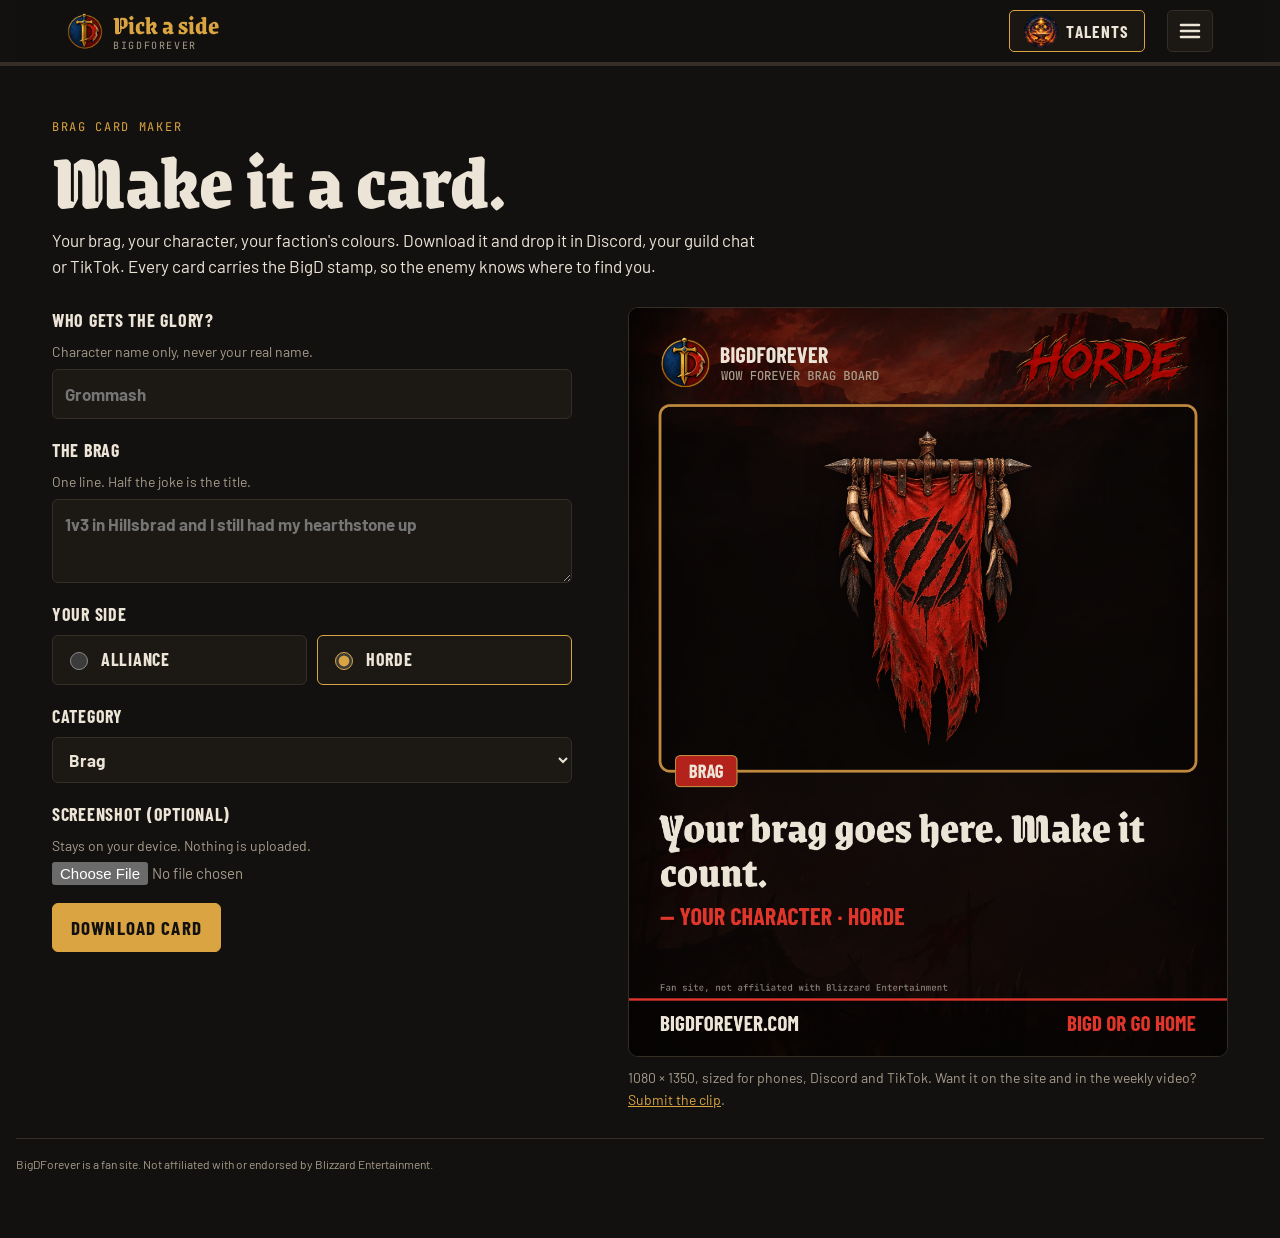
==== card.html @ edd2c4d8 "Menu: Taste of the Past moved out of the menu into the Clip Vault; phone menu max 90% of screen heig" ====
<!doctype html>
<html lang="en">
<head>
<meta charset="utf-8">
<meta name="viewport" content="width=device-width,initial-scale=1,viewport-fit=cover">
<title>WoW Forever Brag Card Maker · BigDForever</title>
<link rel="canonical" href="https://bigdforever.com/card">
<meta property="og:url" content="https://bigdforever.com/card">
<meta name="description" content="Turn your WoW Forever brag into a card for Discord, TikTok or your group chat. Faction art, your character name, BigD or Go Home.">
<meta property="og:title" content="Brag Card Maker · BigDForever">
<meta property="og:image" content="https://bigdforever.com/assets/art/share.jpg"><meta property="og:image:width" content="1200"><meta property="og:image:height" content="630"><meta property="og:type" content="website"><meta property="og:site_name" content="BigDForever"><meta name="twitter:card" content="summary_large_image">
<link rel="icon" type="image/png" sizes="32x32" href="assets/art/icon-32.png"><link rel="icon" type="image/png" sizes="192x192" href="assets/art/icon-192.png"><link rel="apple-touch-icon" href="assets/art/apple-touch-icon.png">
<link rel="preconnect" href="https://fonts.googleapis.com">
<link rel="stylesheet" href="https://fonts.googleapis.com/css2?family=Grenze+Gotisch:wght@800;900&family=Barlow:wght@400;500;600;700&family=Barlow+Condensed:wght@600;700&family=JetBrains+Mono:wght@500&display=swap">
<style>
/* Layout: a workbench. Form on the left, live card on the right; stacked on phones with the card first. */
:root{
  --ink:#13110f; --panel:#1c1915; --panel2:#24201a; --line:#342e26; --paper:#ece4d6; --muted:#a69c8b; --gold:#d9a441;
  --display:"Grenze Gotisch","Times New Roman",serif; --cond:"Barlow Condensed","Arial Narrow",sans-serif;
  --body:"Barlow",system-ui,-apple-system,"Segoe UI",sans-serif; --mono:"JetBrains Mono",ui-monospace,Menlo,monospace;
  color-scheme:dark;
}
*{box-sizing:border-box}
body{margin:0;background:var(--ink);color:var(--paper);font-family:var(--body);font-size:17px;line-height:1.55;
  padding-left:max(16px,env(safe-area-inset-left,0px));padding-right:max(16px,env(safe-area-inset-right,0px));padding-block:0 64px}
a{color:var(--gold)}
.top{display:flex;align-items:center;gap:12px;padding-block:14px;border-bottom:1px solid var(--line)}
.top a.brand{display:flex;align-items:center;gap:10px;text-decoration:none;color:var(--paper);font-family:var(--display);font-weight:800;font-size:24px}
.top img{width:34px;height:34px;border-radius:50%}
.top .brand span{color:var(--gold)}
.top .back{margin-left:auto;white-space:nowrap;font-family:var(--cond);font-weight:700;letter-spacing:.05em;text-transform:uppercase;text-decoration:none;color:var(--muted)}
.wrap{max-width:1100px;margin:0 auto;display:flex;flex-direction:column;gap:28px;padding-top:28px}
.eyebrow{font-family:var(--mono);font-size:12px;letter-spacing:.14em;text-transform:uppercase;color:var(--gold)}
h1{font-family:var(--display);font-weight:900;font-size:clamp(44px,8vw,78px);line-height:.9;margin:8px 0 12px;text-wrap:balance}
.lede{margin:0;max-width:60ch;color:var(--paper)}
.bench{display:grid;grid-template-columns:minmax(0,1fr) minmax(0,440px);gap:32px;align-items:start}
form{display:flex;flex-direction:column;gap:18px;min-width:0}
label,.lbl{display:flex;flex-direction:column;gap:6px;font-family:var(--cond);font-weight:700;font-size:18px;letter-spacing:.04em;text-transform:uppercase}
.hint{font-family:var(--body);font-weight:400;font-size:14px;letter-spacing:0;text-transform:none;color:var(--muted)}
input[type=text],select,textarea{font:inherit;font-size:17px;font-family:var(--body);text-transform:none;letter-spacing:0;color:var(--paper);background:var(--panel);border:1px solid var(--line);border-radius:6px;padding:11px 12px;width:100%}
textarea{resize:vertical;min-height:84px}
input:focus-visible,select:focus-visible,textarea:focus-visible,button:focus-visible,.side label:focus-within{outline:2px solid var(--gold);outline-offset:2px}
.side{display:grid;grid-template-columns:1fr 1fr;gap:10px}
.side label{flex-direction:row;align-items:center;gap:10px;background:var(--panel);border:1px solid var(--line);border-radius:6px;padding:10px 12px;cursor:pointer}
.side input{accent-color:var(--gold);width:18px;height:18px}
.side label:has(input:checked){border-color:var(--gold)}
.file{font-family:var(--body);font-size:15px;text-transform:none;letter-spacing:0;color:var(--muted)}
.btns{display:flex;flex-wrap:wrap;gap:10px}
button{font-family:var(--cond);font-weight:700;font-size:19px;letter-spacing:.06em;text-transform:uppercase;border-radius:6px;padding:12px 18px;cursor:pointer;border:1px solid var(--gold);background:var(--gold);color:#13110f}
button.ghost{background:transparent;color:var(--paper);border-color:var(--line)}
button[hidden]{display:none}
.preview{position:sticky;top:84px;display:flex;flex-direction:column;gap:10px}
canvas{width:100%;height:auto;border-radius:10px;border:1px solid var(--line);background:#000;display:block}
.note{font-size:14px;color:var(--muted);margin:0}
footer{color:var(--muted);font-size:14px;border-top:1px solid var(--line);padding-top:16px}
@media (max-width:820px){.bench{grid-template-columns:1fr}.preview{position:static;order:-1}}
</style>
<link rel="stylesheet" href="assets/faction.css?v=20261119a"><script src="assets/v11/v11-flags.js?v=20261111a"></script><link rel="stylesheet" href="assets/v11/v11.css?v=20261111a"><link rel="stylesheet" href="assets/v11/fx11.css?v=20261111a"><script src="assets/v11/v11.js?v=20261117d" defer></script><script src="assets/v11/fx11.js?v=20261111a" defer></script><link rel="stylesheet" href="assets/v11/pages11.css?v=20261111a"><script src="assets/v11/pages11.js?v=20261111a" defer></script><script src="assets/faction.js?v=20261119a"></script>
</head>
<body>
<header class="top"><a class="brand" href="./"><img src="emblem.jpg" alt="">Big<span>D</span>Forever</a><a class="back" href="./">Back to the war</a></header>
<main class="wrap">
  <div>
    <div class="eyebrow">Brag card maker</div>
    <h1>Make it a card.</h1>
    <p class="lede">Your brag, your character, your faction's colours. Download it and drop it in Discord, your guild chat or TikTok. Every card carries the BigD stamp, so the enemy knows where to find you.</p>
  </div>
  <div class="bench">
    <form id="f" autocomplete="off">
      <label>Who gets the glory?<span class="hint">Character name only, never your real name.</span>
        <input type="text" id="who" maxlength="24" placeholder="Grommash" required></label>
      <label>The brag<span class="hint">One line. Half the joke is the title.</span>
        <textarea id="what" maxlength="90" placeholder="1v3 in Hillsbrad and I still had my hearthstone up"></textarea></label>
      <div class="lbl">Your side
        <div class="side">
          <label><input type="radio" name="side" value="alliance"> Alliance</label>
          <label><input type="radio" name="side" value="horde"> Horde</label>
        </div>
      </div>
      <label>Category
        <select id="cat">
          <option>Brag</option><option>Gang-ganked</option><option>Golden Durability</option><option>Return to Sender</option>
          <option>Friendly Fire</option><option>Wild Wild WoW</option><option>Best Racial</option><option>Meme</option>
          <option>Tiny D</option><option>Twink Powah</option><option>Golddiggers</option><option>Make Love Not War</option>
        </select></label>
      <label>Screenshot (optional)<span class="hint">Stays on your device. Nothing is uploaded.</span>
        <input type="file" id="shot" accept="image/*" class="file"></label>
      <div class="btns">
        <button type="button" id="dl">Download card</button>
        <button type="button" id="share" class="ghost" hidden>Share</button>
        <button type="button" id="clear" class="ghost" hidden>Remove screenshot</button>
      </div>
    </form>
    <div class="preview">
      <canvas id="c" width="1080" height="1350" role="img" aria-label="Preview of your brag card"></canvas>
      <p class="note">1080 × 1350, sized for phones, Discord and TikTok. Want it on the site and in the weekly video? <a href="https://tally.so/r/5XbVeZ" target="_blank" rel="noopener">Submit the clip</a>.</p>
    </div>
  </div>
  <footer>BigDForever is a fan site. Not affiliated with or endorsed by Blizzard Entertainment.</footer>
</main>
<script>
(function(){
  var W=1080,H=1350,c=document.getElementById("c"),x=c.getContext("2d");
  var F={
    alliance:{name:"ALLIANCE",bg:"assets/art/alliance-bg-phone.jpg",art:"assets/art/alliance-crest.png",word:"assets/art/alliance-lettering.png",accent:"#c9a24a",frame:"#c9a24a",tint:"11,24,52",chip:"#1b3a73",chipText:"#ece4d6"},
    horde:{name:"HORDE",bg:"assets/art/horde-bg-phone.jpg",art:"assets/art/horde-banner.png",word:"assets/art/horde-lettering.png",accent:"#e0352a",frame:"#c08a3e",tint:"10,6,5",chip:"#b3231b",chipText:"#ece4d6"}
  };
  var cache={},shot=null;
  function img(src){ if(cache[src])return cache[src]; cache[src]=new Promise(function(ok){var i=new Image();i.onload=function(){ok(i)};i.onerror=function(){ok(null)};i.src=src}); return cache[src]; }
  var icon=img("assets/art/icon-192.png");
  function side(){ var r=document.querySelector("input[name=side]:checked"); return r?r.value:"horde"; }
  var saved=""; try{saved=localStorage.getItem("bigd-side")||""}catch(e){}
  var start=document.querySelector("input[name=side][value="+(saved==="alliance"?"alliance":"horde")+"]"); start.checked=true;

  function cover(im,dx,dy,dw,dh){ var r=Math.max(dw/im.width,dh/im.height),sw=dw/r,sh=dh/r; x.drawImage(im,(im.width-sw)/2,(im.height-sh)/2,sw,sh,dx,dy,dw,dh); }
  function contain(im,cx,cy,mw,mh){ var r=Math.min(mw/im.width,mh/im.height),w=im.width*r,h=im.height*r; x.drawImage(im,cx-w/2,cy-h/2,w,h); return [w,h]; }
  function rr(px,py,w,h,r){ x.beginPath();x.moveTo(px+r,py);x.arcTo(px+w,py,px+w,py+h,r);x.arcTo(px+w,py+h,px,py+h,r);x.arcTo(px,py+h,px,py,r);x.arcTo(px,py,px+w,py,r);x.closePath(); }
  function wrap(text,maxW,maxLines){
    var words=text.split(/\s+/),lines=[],cur="";
    words.forEach(function(w){ var t=cur?cur+" "+w:w; if(x.measureText(t).width>maxW&&cur){lines.push(cur);cur=w}else cur=t; });
    if(cur)lines.push(cur);
    if(lines.length>maxLines){ lines=lines.slice(0,maxLines); var l=lines[maxLines-1]; while(x.measureText(l+"…").width>maxW&&l.length)l=l.slice(0,-1); lines[maxLines-1]=l+"…"; }
    return lines;
  }
  var busy=0;
  async function draw(){
    var my=++busy, s=side(), f=F[s];
    var who=(document.getElementById("who").value.trim()||"Your character");
    var what=(document.getElementById("what").value.trim()||"Your brag goes here. Make it count.");
    var cat=document.getElementById("cat").value;
    try{ await Promise.all([document.fonts.load('900 80px "Grenze Gotisch"'),document.fonts.load('700 40px "Barlow Condensed"'),document.fonts.load('500 24px "JetBrains Mono"')]); }catch(e){}
    var bg=await img(f.bg),art=await img(f.art),word=await img(f.word),ic=await icon;
    if(my!==busy)return;
    x.clearRect(0,0,W,H);
    x.fillStyle="#0a0605";x.fillRect(0,0,W,H);
    if(bg)cover(bg,0,0,W,H);
    var g=x.createLinearGradient(0,0,0,H);
    g.addColorStop(0,"rgba("+f.tint+",.55)");g.addColorStop(.45,"rgba("+f.tint+",.72)");g.addColorStop(1,"rgba("+f.tint+",.95)");
    x.fillStyle=g;x.fillRect(0,0,W,H);
    // top: icon + wordmark left, faction lettering right
    if(ic)x.drawImage(ic,56,52,92,92);
    x.fillStyle="#ece4d6";x.font='700 40px "Barlow Condensed", "Arial Narrow", sans-serif';x.textBaseline="middle";
    x.fillText("BIGDFOREVER",164,86);
    x.fillStyle="#a69c8b";x.font='500 22px "JetBrains Mono", monospace';x.fillText("WOW FOREVER BRAG BOARD",166,124);
    if(word)contain(word,W-56-170,98,340,104);
    // picture box
    var bx=56,by=176,bw=W-112,bh=660;
    x.save();rr(bx,by,bw,bh,18);x.clip();
    if(shot){ cover(shot,bx,by,bw,bh); }
    else { x.fillStyle="rgba(0,0,0,.35)";x.fillRect(bx,by,bw,bh); if(art){ x.shadowColor="rgba(0,0,0,.6)";x.shadowBlur=40; contain(art,W/2,by+bh/2,bw*.7,bh*.86); x.shadowBlur=0; } }
    x.restore();
    rr(bx,by,bw,bh,18);x.lineWidth=5;x.strokeStyle=f.frame;x.stroke();
    // category chip, overlapping the bottom edge of the box
    x.font='700 34px "Barlow Condensed", "Arial Narrow", sans-serif';
    var label=cat.toUpperCase(),cw=x.measureText(label).width+48;
    rr(bx+28,by+bh-28,cw,56,8);x.fillStyle=f.chip;x.fill();
    if(s==="horde"){x.lineWidth=2;x.strokeStyle="#c08a3e";x.stroke();}
    x.fillStyle=f.chipText;x.textBaseline="middle";x.fillText(label,bx+52,by+bh+1);
    // the brag
    x.fillStyle="#ece4d6";x.textBaseline="alphabetic";x.font='900 78px "Grenze Gotisch", "Times New Roman", serif';
    var lines=wrap(what,W-112,3),ty=by+bh+128;
    lines.forEach(function(l,i){ x.fillText(l,56,ty+i*80); });
    // credit
    var cy=ty+(lines.length-1)*80+70;
    x.fillStyle=f.accent;x.font='700 44px "Barlow Condensed", "Arial Narrow", sans-serif';
    x.fillText("— "+who.toUpperCase()+" · "+f.name,56,cy);
    // footer band
    x.fillStyle="rgba(0,0,0,.45)";x.fillRect(0,H-104,W,104);
    x.fillStyle=f.accent;x.fillRect(0,H-104,W,4);
    x.fillStyle="#ece4d6";x.font='700 38px "Barlow Condensed", "Arial Narrow", sans-serif';x.textBaseline="middle";
    x.fillText("BIGDFOREVER.COM",56,H-58);
    x.textAlign="right";x.fillStyle=f.accent;x.fillText("BIGD OR GO HOME",W-56,H-58);
    x.textAlign="left";
    x.fillStyle="rgba(236,228,214,.55)";x.font='500 16px "JetBrains Mono", monospace';
    x.fillText("Fan site, not affiliated with Blizzard Entertainment",56,H-122);
  }
  function fileName(){ var w=(document.getElementById("who").value.trim()||"brag").replace(/[^\w-]+/g,"-").slice(0,24); return "bigd-brag-"+w+".png"; }
  function blob(){ return new Promise(function(ok){ c.toBlob(ok,"image/png"); }); }
  document.getElementById("dl").addEventListener("click",async function(){ await draw(); var b=await blob(); var a=document.createElement("a"); a.href=URL.createObjectURL(b); a.download=fileName(); document.body.appendChild(a); a.click(); setTimeout(function(){URL.revokeObjectURL(a.href);a.remove()},1000); });
  var sh=document.getElementById("share");
  try{ if(navigator.canShare&&navigator.canShare({files:[new File([""],"t.png",{type:"image/png"})]}))sh.hidden=false; }catch(e){}
  sh.addEventListener("click",async function(){ await draw(); var b=await blob(); try{ await navigator.share({files:[new File([b],fileName(),{type:"image/png"})],text:"BigD or Go Home. bigdforever.com"}); }catch(e){} });
  var clr=document.getElementById("clear");
  document.getElementById("shot").addEventListener("change",function(e){
    var file=e.target.files&&e.target.files[0]; if(!file)return;
    var u=URL.createObjectURL(file),i=new Image(); i.onload=function(){ shot=i; clr.hidden=false; draw(); }; i.src=u;
  });
  clr.addEventListener("click",function(){ shot=null; document.getElementById("shot").value=""; clr.hidden=true; draw(); });
  document.getElementById("f").addEventListener("input",draw);
  document.addEventListener("bigd:side",function(e){ if(e.detail){ var r=document.querySelector("input[name=side][value="+e.detail+"]"); if(r){r.checked=true;draw();} } });
  draw();
})();
</script>
</body>
</html>
---- assets/faction.css ----
/* BigDForever faction layer. Pages keep their own styles; this re-tints them once a side is picked
   (Alliance: navy night with gold; Horde: blood-black with crimson) and styles the entry gate, header and menu. */

/* ---------- faction palettes (override each page's :root tokens) ---------- */
html[data-side="alliance"]{
  --ink:#0b1834; --panel:#10204a; --panel2:#152a5c; --line:#1b3a73; --muted:#a3b0cc;
  --gold:#c9a24a; --tint:#7aa6ea; --tint-deep:#1b3a73;
  --side:#7aa6ea; --side-2:#c9a24a; --side-deep:#1b3a73; --side-glow:rgba(122,166,234,.55);
}
html[data-side="horde"]{
  --ink:#0a0605; --panel:#170d0b; --panel2:#221210; --line:#5a2a1c; --muted:#b59c95;
  --gold:#d42a20; --tint:#e0352a; --tint-deep:#3a1512;
  --side:#b3231b; --side-2:#c08a3e; --side-deep:#3a1512; --side-glow:rgba(224,53,42,.55);
}
/* the faction "line mark" under the header and a faint war-paint wash at the top of every page */
html[data-side] body{
  background-image:radial-gradient(120% 60% at 50% -10%,color-mix(in srgb,var(--side) 16%,transparent),transparent 60%);
  background-repeat:no-repeat;
}

/* ---------- header ---------- */
header.fx-head{position:sticky;top:env(safe-area-inset-top,0px);z-index:40;background:color-mix(in srgb,var(--ink) 92%,transparent);backdrop-filter:blur(6px);-webkit-backdrop-filter:blur(6px)}
header.fx-head::after{content:"";position:absolute;left:0;right:0;bottom:-4px;height:4px;pointer-events:none;background:var(--line)}
html[data-side="alliance"] header.fx-head::after{background:linear-gradient(var(--side) 0 2px,transparent 2px 3px,var(--side-2) 3px 4px)}
html[data-side="horde"] header.fx-head::after{height:6px;bottom:-6px;background:var(--side);
  -webkit-mask:linear-gradient(#000 0 3px,transparent 3px),conic-gradient(from 135deg at 50% 0,#000 0 90deg,transparent 0) 0 3px/14px 3px repeat-x;
  mask:linear-gradient(#000 0 3px,transparent 3px),conic-gradient(from 135deg at 50% 0,#000 0 90deg,transparent 0) 0 3px/14px 3px repeat-x}
header.fx-head > .wrap, header.fx-head:not(:has(> .wrap)){display:flex;align-items:center;gap:12px}
.fx-badge{display:flex;align-items:center;gap:10px;text-decoration:none;color:var(--paper);min-width:0;margin-right:auto}
header.fx-head .fx-badge img{height:42px;width:auto;border-radius:0;filter:drop-shadow(0 0 10px var(--side-glow,transparent))}
header.fx-head .fx-badge img.fx-round{width:36px;height:36px;border-radius:50%}
.fx-badge-t{display:flex;flex-direction:column;line-height:1}
.fx-badge-t b{font-family:var(--display);font-weight:800;font-size:26px;color:var(--side,var(--gold))}
.fx-badge-t small{font-family:var(--mono);font-size:10px;letter-spacing:.16em;text-transform:uppercase;color:var(--muted);margin-top:3px}
.fx-badge:focus-visible,.fx-burger:focus-visible{outline:3px solid var(--paper);outline-offset:3px;border-radius:4px}
.fx-burger{margin-left:10px;margin-right:12px;width:46px;height:42px;display:inline-grid;place-items:center;padding:0;border:1px solid var(--line);border-radius:5px;background:var(--panel);color:var(--paper,#ece4d6);cursor:pointer;-webkit-appearance:none;appearance:none}
.fx-burger .fx-ico{display:block;width:24px;height:24px;grid-area:1/1}
.fx-burger .fx-ico-close{visibility:hidden}
.fx-open .fx-burger .fx-ico-menu{visibility:hidden}
.fx-open .fx-burger .fx-ico-close{visibility:visible}

/* ---------- menu ---------- */
header.fx-head > .wrap{position:relative}
.fx-menu{position:absolute;right:12px;top:calc(100% + 10px);width:min(340px,calc(100vw - 32px));z-index:41}
.fx-menu[hidden]{display:none}
.fx-menu-in{display:flex;flex-direction:column;gap:14px;padding:16px;border:1px solid var(--line);border-top:3px solid var(--side,var(--gold));border-radius:6px;background:var(--panel);box-shadow:0 24px 60px -12px #000}
.fx-links{display:flex;flex-direction:column}
.fx-links a{font-family:var(--cond);font-weight:700;font-size:20px;letter-spacing:.04em;text-transform:uppercase;text-decoration:none;color:var(--paper);padding:9px 6px;border-bottom:1px solid var(--line)}
.fx-links a:hover,.fx-links a:focus-visible{color:var(--side,var(--gold));outline:none}
.fx-links a[aria-current="page"]{color:var(--side,var(--gold))}
.fx-links a.fx-ext{color:var(--gold);font-size:16px;border-bottom:0;white-space:nowrap}
.fx-links a.fx-ext::after{content:" \2197";font-size:.85em}
.fx-links a[aria-current="page"]::before{content:"\25B8  "}
.fx-cta{display:flex;flex-wrap:wrap;gap:10px}
.fx-cta .fx-btn{flex:1 1 0}
.fx-cta .fx-btn.fx-kofi{flex:1 1 100%;flex-direction:column;gap:1px;background:transparent;border:1.5px solid var(--gold);color:var(--gold);padding:8px 12px}
html[data-side="horde"] .fx-cta .fx-btn.fx-kofi{color:var(--gold)}
.fx-btn.fx-kofi small{font-family:var(--body);font-weight:500;font-size:12px;letter-spacing:0;text-transform:none;opacity:.85}
.fx-btn.fx-kofi:hover{background:color-mix(in srgb,var(--gold) 15%,transparent)}
.fx-btn{flex:1;display:flex;align-items:center;justify-content:center;text-align:center;font-family:var(--cond);font-weight:700;font-size:17px;letter-spacing:.05em;text-transform:uppercase;text-decoration:none;padding:10px 12px;border-radius:4px;background:var(--gold);color:var(--ink)}
html[data-side="horde"] .fx-btn{color:#fff}
.fx-btn.fx-dc{background:#5865f2;color:#fff}
.fx-btn.fx-soc,html[data-side] .fx-btn.fx-soc{background:#f28c1e;color:#1a0f05}
.fx-btn.fx-soc:hover{background:#ff9f3a}
.fx-swap{display:flex;align-items:center;gap:12px;width:100%;text-align:left;font:inherit;color:var(--paper);text-decoration:none;cursor:pointer;padding:10px 12px;border:1px dashed var(--line);border-radius:6px;background:transparent;opacity:.42;filter:grayscale(.85);transition:opacity .2s,filter .2s}
.fx-swap:hover,.fx-swap:focus-visible{opacity:1;filter:none;outline:none}
header.fx-head .fx-swap img{height:44px;width:auto;border-radius:0}
header.fx-head .fx-swap img.fx-round{width:40px;height:40px;border-radius:50%}
.fx-swap span{display:flex;flex-direction:column;line-height:1.2}
.fx-swap small{font-size:12px;color:var(--muted)}
.fx-swap b{font-family:var(--cond);font-size:19px;letter-spacing:.04em;text-transform:uppercase}

/* ---------- entry gate ---------- */
html.fx-gating{overflow:hidden}
html.fx-gating body > *:not(.fx-gate){visibility:hidden}
.fx-gate{position:fixed;inset:0;z-index:100;background:#070608;color:#ece4d6;display:flex;flex-direction:column;
  padding:max(18px,env(safe-area-inset-top,0px)) max(16px,env(safe-area-inset-right,0px)) max(14px,env(safe-area-inset-bottom,0px)) max(16px,env(safe-area-inset-left,0px));
  transition:opacity .5s ease}
.fx-gate.fx-out{opacity:0;pointer-events:none}
.fx-gate-top{display:flex;flex-direction:column;align-items:center;gap:4px;text-align:center}
.fx-word{font-family:"Grenze Gotisch",serif;font-weight:800;font-size:20px;letter-spacing:.02em;color:#a69c8b}
.fx-word span{color:#d9a441}
.fx-gate h1{margin:0;font-family:"Grenze Gotisch",serif;font-weight:900;font-size:clamp(34px,6vw,64px);line-height:1}
.fx-halves{flex:1;display:grid;grid-template-columns:1fr auto 1fr;align-items:stretch;min-height:0}
.fx-vs{align-self:center;font-family:"Grenze Gotisch",serif;font-weight:800;font-size:26px;color:#4d463d;padding:0 4px;transition:opacity .3s}
.fx-half{position:relative;display:flex;flex-direction:column;align-items:center;justify-content:center;gap:10px;min-height:0;
  font:inherit;color:inherit;background:none;border:0;cursor:pointer;padding:12px;transition:opacity .35s,filter .35s}
.fx-half .fx-art{position:relative;height:min(46vh,340px);width:auto;max-width:80%;transition:transform .35s,filter .35s;filter:drop-shadow(0 12px 30px #000)}
.fx-name{position:relative;display:block;height:clamp(56px,8vw,104px);width:auto;max-width:90%;transition:filter .35s;filter:drop-shadow(0 4px 10px #000)}
.fx-tag{position:relative;font-family:"Barlow Condensed",sans-serif;font-weight:600;font-size:17px;letter-spacing:.08em;text-transform:uppercase;color:#a69c8b}
.fx-glow{position:absolute;inset:0;opacity:0;transition:opacity .35s;pointer-events:none}
.fx-alliance .fx-glow{background:radial-gradient(closest-side at 50% 45%,rgba(42,79,143,.55),transparent 75%)}
.fx-horde .fx-glow{background:radial-gradient(closest-side at 50% 45%,rgba(179,38,30,.5),transparent 75%)}
/* hover / focus: the chosen side glows, the other fades */
.fx-half:hover .fx-glow,.fx-half:focus-visible .fx-glow{opacity:1}
.fx-half:hover .fx-art,.fx-half:focus-visible .fx-art{transform:scale(1.06)}
.fx-alliance:hover .fx-art,.fx-alliance:focus-visible .fx-art{filter:drop-shadow(0 0 28px rgba(122,166,234,.75)) brightness(1.12)}
.fx-horde:hover .fx-art,.fx-horde:focus-visible .fx-art{filter:drop-shadow(0 0 28px rgba(224,53,42,.8)) brightness(1.12)}
.fx-alliance:hover .fx-name,.fx-alliance:focus-visible .fx-name{filter:drop-shadow(0 0 18px rgba(201,162,74,.65))}
.fx-horde:hover .fx-name,.fx-horde:focus-visible .fx-name{filter:drop-shadow(0 0 18px rgba(224,53,42,.7))}
.fx-halves:has(.fx-half:hover) .fx-half:not(:hover),
.fx-halves:has(.fx-half:focus-visible) .fx-half:not(:focus-visible){opacity:.28;filter:grayscale(.85) brightness(.7)}
.fx-halves:has(.fx-half:hover) .fx-vs{opacity:.3}
.fx-half:focus{outline:none}
.fx-half:focus-visible{outline:2px solid #ece4d6;outline-offset:-8px;border-radius:8px}
/* after the click: the chosen side takes the screen, then the gate fades into the site */
.fx-chosen .fx-vs{opacity:0}
.fx-chose-alliance .fx-horde,.fx-chose-horde .fx-alliance{opacity:0;filter:grayscale(1)}
.fx-chose-alliance .fx-alliance .fx-art,.fx-chose-horde .fx-horde .fx-art{transform:scale(1.12)}
.fx-chose-alliance .fx-alliance .fx-glow,.fx-chose-horde .fx-horde .fx-glow{opacity:1}
.fx-gate-foot{margin:0;text-align:center;font-size:12px;color:#5f574c;font-family:"Barlow",sans-serif}

@media (max-width:700px){
  .fx-halves{grid-template-columns:1fr;grid-template-rows:1fr auto 1fr}
  .fx-vs{justify-self:center;font-size:20px;padding:0}
  .fx-half{flex-direction:row;gap:16px}
  .fx-half .fx-art{height:min(24vh,170px);max-width:42%}
  .fx-half .fx-txt{display:flex;flex-direction:column}
  .fx-name{height:48px;max-width:100%}
  .fx-tag{font-size:14px}
  .fx-badge-t b{font-size:22px}
  header.fx-head .fx-badge img{height:36px}
}
@media (max-width:700px){
  .fx-half{display:grid;grid-template-columns:auto 1fr;grid-template-rows:auto auto;align-content:center;justify-items:start;column-gap:16px;row-gap:4px;text-align:left}
  .fx-half .fx-art{grid-row:1 / span 2;max-width:none}
  .fx-half .fx-name{align-self:end}
  .fx-half .fx-tag{align-self:start}
}
@media (prefers-reduced-motion:reduce){.fx-gate,.fx-half,.fx-half .fx-art,.fx-name,.fx-glow,.fx-vs,.fx-swap{transition:none!important}}
/* phones: Horde mirrors Alliance (lettering left, banner right) */
@media (max-width:700px){
  .fx-horde{grid-template-columns:1fr auto;justify-items:end;text-align:right}
  .fx-horde .fx-art{grid-column:2;grid-row:1 / span 2}
  .fx-horde .fx-name,.fx-horde .fx-tag{grid-column:1}
  .fx-horde .fx-name{grid-row:1}.fx-horde .fx-tag{grid-row:2}
}
/* the crest is wider and bulkier than the Horde banner at the same height: shrink it so both read the same size */
.fx-alliance .fx-art{height:calc(min(46vh,340px) * .85)}
@media (max-width:700px){.fx-alliance .fx-art{height:calc(min(24vh,170px) * .85)}}

/* 4 Nov 14:15 (Dejan): everything on the pick screen bigger, especially VS */
.fx-word{font-size:26px}
.fx-gate h1{font-size:clamp(46px,7vw,80px)}
.fx-vs{font-size:clamp(44px,5vw,72px);color:#8a7f6f;padding:0 10px;text-shadow:0 2px 0 #000}
.fx-half .fx-art{height:min(54vh,420px)}
.fx-alliance .fx-art{height:calc(min(54vh,420px) * .85)}
.fx-name{height:clamp(68px,9.5vw,128px)}
.fx-tag{font-size:20px}
@media (max-width:700px){
  .fx-word{font-size:24px}
  .fx-gate h1{font-size:44px}
  .fx-vs{font-size:52px;line-height:1;padding:0}
  .fx-half{column-gap:12px}
  .fx-half .fx-art{height:min(29vh,215px)}
  .fx-alliance .fx-art{height:calc(min(29vh,215px) * .85)}
  .fx-name{height:62px}
  .fx-tag{font-size:16px}
}
@media (max-width:380px){
  .fx-name{height:52px}
  .fx-tag{font-size:14px}
}

/* ---------- faction scenery (Dejan's art): a scene at the top of every page, fading into the page colour ---------- */
html[data-side="alliance"] body{
  background-image:
    linear-gradient(to bottom,rgba(11,24,52,.62) 0,rgba(11,24,52,.78) 340px,var(--ink) 640px),
    url("art/alliance-bg-desktop.jpg");
  background-repeat:no-repeat;background-position:center top;background-size:100% auto,min(1800px,100%) auto}
html[data-side="horde"] body{
  background-image:
    linear-gradient(to bottom,rgba(10,6,5,.58) 0,rgba(10,6,5,.76) 340px,var(--ink) 640px),
    url("art/horde-bg-desktop.jpg");
  background-repeat:no-repeat;background-position:center top;background-size:100% auto,min(1800px,100%) auto}
@media (max-width:760px){
  html[data-side="alliance"] body{background-image:linear-gradient(to bottom,rgba(11,24,52,.6) 0,rgba(11,24,52,.8) 380px,var(--ink) 720px),url("art/alliance-bg-phone.jpg");background-size:100% auto,100% auto}
  html[data-side="horde"] body{background-image:linear-gradient(to bottom,rgba(10,6,5,.55) 0,rgba(10,6,5,.78) 380px,var(--ink) 720px),url("art/horde-bg-phone.jpg");background-size:100% auto,100% auto}
}
/* the home hero's old split tint isn't needed on top of the scene */
html[data-side] .hero::before{opacity:0}
html[data-side] .hero{border-bottom-color:transparent}

/* ---------- section headings: gold filigree for the Alliance, a red brush stroke for the Horde ---------- */
html[data-side] .head h2{padding-bottom:30px}
html[data-side="alliance"] .head h2::after{width:min(320px,85%);height:48px;bottom:-12px;clip-path:none;
  background:url("art/alliance-divider.png") left center/contain no-repeat}
html[data-side="horde"] .head h2::after{width:min(240px,70%);height:30px;bottom:0;clip-path:none;
  background:url("art/horde-brush-stroke.png") left center/100% 100% no-repeat}
/* page titles on the inner pages get the same mark */
html[data-side] main > div:first-child h1::after,html[data-side] .intro h1::after{content:"";display:block;margin-top:14px}
html[data-side="alliance"] main > div:first-child h1::after,html[data-side="alliance"] .intro h1::after{width:min(360px,85%);height:54px;background:url("art/alliance-divider.png") left center/contain no-repeat}
html[data-side="horde"] main > div:first-child h1::after,html[data-side="horde"] .intro h1::after{width:min(260px,70%);height:32px;background:url("art/horde-brush-stroke.png") left center/100% 100% no-repeat}

/* ---------- Horde red buttons get the bronze edge ---------- */
html[data-side="horde"] .btn:not(.ghost),html[data-side="horde"] .fx-btn:not(.fx-dc):not(.fx-soc){box-shadow:inset 0 0 0 2px #c08a3e}
html[data-side="horde"] .btn:not(.ghost):not(.discord){color:#fff}

/* settings block in the menu (cogwheel) */
.fx-set{display:flex;flex-direction:column;gap:8px;padding-top:12px;border-top:1px solid var(--line)}
.fx-set-h{display:flex;align-items:center;gap:8px;font-family:var(--cond,"Barlow Condensed",sans-serif);font-weight:700;font-size:15px;letter-spacing:.12em;text-transform:uppercase;color:var(--muted)}
.fx-cog{color:var(--side,var(--gold));flex:none}
.fx-replay{font-size:14px;color:var(--muted);text-decoration:underline;text-underline-offset:3px;padding:2px 2px}
.fx-replay:hover{color:var(--paper)}

/* Talentsmith link, just left of the menu button */
.fx-talents{margin-left:auto;display:inline-flex;align-items:center;height:42px;padding:0 14px;border:1.5px solid var(--side,var(--gold));border-radius:5px;
  font-family:var(--cond,"Barlow Condensed",sans-serif);font-weight:700;font-size:17px;letter-spacing:.08em;text-transform:uppercase;text-decoration:none;color:var(--paper);background:color-mix(in srgb,var(--panel) 85%,transparent);white-space:nowrap}
.fx-talents:hover,.fx-talents:focus-visible{background:var(--side,var(--gold));color:#0a0605;outline:none}
@media (max-width:420px){.fx-talents{padding:0 10px;font-size:15px}}

/* phone menu never taller than 90% of the screen; scrolls inside (Dejan 19 Nov). Computer menu strip unchanged. */
@media (max-width:999px){
  .fx-menu-in{max-height:min(90vh,calc(100vh - 90px));max-height:min(90dvh,calc(100dvh - 90px));overflow-y:auto;overscroll-behavior:contain;-webkit-overflow-scrolling:touch}
}
---- assets/v11/v11.css ----
/* ===== BigDForever v1.1 layout proposals (each one off unless its key is on, see v11-flags.js) ===== */

/* ---------- [wide:a|b] PC pages use the screen width ---------- */
html{--v11w:1100px}
html.v11-wide-a{--v11w:1440px}
html.v11-wide-b{--v11w:min(1760px, 92vw)}
@media (min-width:1000px){
  html.v11-wide .wrap, html.v11-wide main.wrap{max-width:var(--v11w)}
  html.v11-wide .hero .copy p{max-width:56ch}
  html.v11-wide-b .hero h1{font-size:clamp(56px,8vw,150px)}
  html.v11-wide .war-links{gap:18px}
  html.v11-wide .grid, html.v11-wide .chaos-cta{gap:18px}
  html.v11-wide .lede{max-width:72ch}
}

/* ---------- [header] same header everywhere: logo left, Talents + Menu right, edge-to-edge faction line ---------- */
html.v11-header body{overflow-x:clip}
html.v11-header header.top, html.v11-header header.fx-head{max-width:none!important;margin:0!important;border-bottom:0!important;
  padding-inline:max(16px, calc((100vw - var(--v11w)) / 2))!important;padding-block:10px!important}
html.v11-header header.fx-head > .wrap{max-width:none!important;padding:0!important;margin:0!important;width:100%}
html.v11-header .fx-burger{margin-right:0!important}
html.v11-header .fx-talents{margin-left:auto}
html.v11-header header.fx-head::after{left:calc(50% - 50vw)!important;right:calc(50% - 50vw)!important}
html.v11-header[data-side="horde"] header.fx-head::after{height:4px!important;bottom:-4px!important;-webkit-mask:none!important;mask:none!important;
  background:linear-gradient(var(--side) 0 3px,var(--side-2) 3px 4px)!important}
html.v11-header[data-side="alliance"] header.fx-head::after{height:4px!important;bottom:-4px!important;
  background:linear-gradient(var(--side-2) 0 2px,transparent 2px 3px,var(--side) 3px 4px)!important}
.v11-tslogo{width:22px;height:22px;margin-right:8px;object-fit:contain;flex:none}

/* ---------- [ticker] the news never runs dry ---------- */
html.v11-ticker .ticker .track{animation-duration:var(--v11tick,60s)}

/* ---------- [discord] the Discord logo inside every Discord button ---------- */
.v11-dlogo{width:1.25em;height:1.25em;flex:none;vertical-align:-.25em;margin-right:.5em;fill:currentColor}
html.v11-discord .btn:has(.v11-dlogo), html.v11-discord .fx-btn:has(.v11-dlogo){display:inline-flex;align-items:center;justify-content:center}

/* ---------- [footer] one quiet line ---------- */
html.v11-footer footer .wrap{display:block!important;text-align:center;font-size:12px!important;padding-block:18px!important;line-height:1.5}
html.v11-footer footer .wrap > span + span::before{content:" · "}
html.v11-footer footer, html.v11-footer footer *{font-size:12px}

/* ---------- [warroom:a|b] war room as a picture puzzle ---------- */
@media (min-width:861px){
  html.v11-warroom .war-links{display:grid;gap:16px}
  html.v11-warroom-a .war-links{grid-template-columns:repeat(4,1fr);grid-template-rows:repeat(3,minmax(170px,auto));
    grid-template-areas:"map map bounty hall" "map map past hall" "spot spot clips vault"}
  html.v11-warroom-b .war-links{grid-template-columns:repeat(6,1fr);grid-template-rows:repeat(3,minmax(165px,auto));
    grid-template-areas:"map map map hall hall bounty" "map map map hall hall past" "vault vault spot spot spot clips"}
  html.v11-warroom .wl{min-height:0!important}
  html.v11-warroom .wl:nth-child(1){grid-area:map} html.v11-warroom .wl:nth-child(2){grid-area:bounty}
  html.v11-warroom .wl:nth-child(3){grid-area:hall} html.v11-warroom .wl:nth-child(4){grid-area:past}
  html.v11-warroom .wl:nth-child(5){grid-area:clips} html.v11-warroom .wl:nth-child(6){grid-area:spot}
  html.v11-warroom .wl:nth-child(7){grid-area:vault}
}
html.v11-warroom .wl{justify-content:flex-end;background:var(--panel) var(--pic) center/cover no-repeat;isolation:isolate}
html.v11-warroom .wl::before{content:"";position:absolute;inset:0;z-index:-1;
  background:linear-gradient(0deg,color-mix(in srgb,var(--ink) 94%,transparent) 0,color-mix(in srgb,var(--ink) 70%,transparent) 42%,color-mix(in srgb,var(--ink) 18%,transparent) 100%);transition:opacity .3s}
html.v11-warroom .wl:hover::before{opacity:.82}
/* props tiles: the cut-out sits top-right, the words stay bottom-left on the plain panel */
html.v11-warroom .wl.v11-prop{background:var(--pic) right 64px top 14px/auto min(54%,190px) no-repeat,radial-gradient(120% 90% at 85% 25%,color-mix(in srgb,var(--tint) 16%,var(--panel)) 0,var(--panel) 70%)}
html.v11-warroom .wl.v11-prop::before{background:linear-gradient(0deg,color-mix(in srgb,var(--ink) 88%,transparent) 0,color-mix(in srgb,var(--ink) 30%,transparent) 45%,transparent 75%)}
html.v11-warroom .wl.v11-prop:hover{background-size:auto min(58%,204px),auto}
html.v11-warroom .wl:hover{transform:translateY(-3px);border-color:var(--tint);box-shadow:0 16px 40px -18px #000}
html.v11-warroom .wl b{font-size:25px;text-shadow:0 2px 8px #000}
html.v11-warroom .wl:nth-child(1) b{font-size:38px}
html.v11-warroom .wl span:last-child{color:color-mix(in srgb,var(--paper) 82%,transparent);text-shadow:0 1px 6px #000}
html.v11-warroom .wl .no{text-shadow:0 2px 8px #000}
@media (max-width:860px){html.v11-warroom .wl{min-height:150px}}

/* ---------- [chaos] Launch Week Chaos fixes ---------- */
html.v11-chaos[data-side="alliance"] .chaos{background:var(--panel)}
html.v11-chaos .tile{transition:border-color .2s,transform .2s}
html.v11-chaos .tile:hover{border-color:var(--tint);transform:translateY(-2px)}
html.v11-chaos #chaos-submit{transition:border-color .2s,box-shadow .2s,background .2s}
html.v11-chaos #chaos-submit:hover, html.v11-chaos #chaos-submit:focus-visible{border-color:var(--tint);box-shadow:0 0 0 2px var(--tint);background:color-mix(in srgb,var(--tint) 18%,var(--panel2,var(--panel)))}

/* ---------- [nolines] no divider lines between sections (spacing separates them) ---------- */
html.v11-nolines .sec + .sec .wrap{border-top:0!important}
html.v11-header header.top + main, html.v11-header header.top + .wrap, html.v11-header header.top + section{margin-top:28px}

/* ---------- [menu] Change your mind + war chest ---------- */
.v11-coin{width:1.3em;height:1.3em;vertical-align:-.3em;margin-right:.45em;object-fit:contain;filter:drop-shadow(0 1px 2px #000)}
html.v11-menu .fx-kofi span{display:inline-flex;align-items:center}
a:has(.fx-ico-discord) .v11-dlogo, button:has(.fx-ico-discord) .v11-dlogo{display:none}

/* ---------- [warroom:c] Dejan's layout (10 Nov 17:19): map + big Spotlight on top, Clip Vault · Hall of Fame · How to clip below;
   numbers top-left, words bottom-left in one size, pictures on the right ---------- */
@media (min-width:861px){
  html.v11-warroom-c .war-links{grid-template-columns:repeat(6,1fr);grid-template-rows:repeat(2,minmax(190px,auto)) minmax(170px,auto);
    grid-template-areas:"map map map spot spot bounty" "map map map spot spot past" "vault vault hall hall clips clips"}
}
html.v11-warroom-c .wl{padding:60px 20px 18px}
html.v11-warroom-c .wl .no,html.v11-warroom-c .wl.big .no{left:20px;right:auto;top:16px;font-size:30px}
html.v11-warroom-c .wl b,html.v11-warroom-c .wl:nth-child(1) b,html.v11-warroom-c .wl.big b{font-size:28px;padding-right:0;max-width:62%}
html.v11-warroom-c .wl span:last-child{max-width:58%;font-size:15px}
html.v11-warroom-c .wl:nth-child(1) b,html.v11-warroom-c .wl:nth-child(1) span:last-child,html.v11-warroom-c .wl.v11-cover b,html.v11-warroom-c .wl.v11-cover span:last-child{max-width:80%}
html.v11-warroom-c .wl.v11-prop{background:var(--pic) right 18px center/auto min(74%,210px) no-repeat,radial-gradient(90% 120% at 88% 50%,color-mix(in srgb,var(--tint) 18%,var(--panel)) 0,var(--panel) 62%)}
html.v11-warroom-c .wl.v11-prop::before{background:none}
html.v11-warroom-c .wl.v11-prop:hover{background-size:auto min(80%,226px),auto}
html.v11-warroom-c .wl.v11-cover{background:var(--panel) var(--pic) center/cover no-repeat}
html.v11-warroom-c .wl.v11-cover::before{background:linear-gradient(0deg,color-mix(in srgb,var(--ink) 92%,transparent) 0,color-mix(in srgb,var(--ink) 55%,transparent) 45%,color-mix(in srgb,var(--ink) 25%,transparent) 100%)}
@media (max-width:860px){html.v11-warroom-c .wl.v11-prop{background-size:auto min(64%,120px),auto}}
@media (min-width:861px){
  /* narrow tiles (bounty, Taste of the Past): picture top-right beside the number, words full width underneath */
  html.v11-warroom-c .wl:nth-child(2).v11-prop,html.v11-warroom-c .wl:nth-child(4).v11-prop{background-position:right 14px top 12px,0 0;background-size:auto 46%,auto}
  html.v11-warroom-c .wl:nth-child(2) b,html.v11-warroom-c .wl:nth-child(2) span:last-child,html.v11-warroom-c .wl:nth-child(4) b,html.v11-warroom-c .wl:nth-child(4) span:last-child{max-width:100%}
  html.v11-warroom-c .wl:nth-child(2).v11-prop:hover,html.v11-warroom-c .wl:nth-child(4).v11-prop:hover{background-size:auto 50%,auto}
}
html.v11-warroom-c .wl:nth-child(1)::before{background:linear-gradient(0deg,color-mix(in srgb,var(--ink) 90%,transparent) 0,color-mix(in srgb,var(--ink) 40%,transparent) 40%,transparent 62%),radial-gradient(160px 120px at 0 0,color-mix(in srgb,var(--ink) 70%,transparent),transparent)}

/* ---------- [chaos6] Launch Week Chaos: all six tiles in one row on a computer, the two buttons underneath (Dejan 10 Nov) ---------- */
@media (min-width:1200px){
  html.v11-chaos6 .chaos .grid{grid-template-columns:repeat(6,minmax(0,1fr))}
  html.v11-chaos6 .chaos .tile h3{font-size:21px}
}
html.v11-chaos6 .chaos-cta{display:flex;flex-wrap:wrap;justify-content:center;gap:14px;margin-top:22px}
html.v11-chaos6 .chaos-cta .btn{width:auto;min-width:260px;display:inline-flex;align-items:center;justify-content:center}
a:has(.p11-ico) .v11-dlogo, button:has(.p11-ico) .v11-dlogo{display:none}

/* ---------- [coin] the goblin coin (11 Nov, both sides): Ko-fi button + menu war chest; flips to GG / In gold we trust on hover ---------- */
.v11-flip{display:inline-block;width:1.35em;height:1.35em;vertical-align:-.32em;perspective:240px;flex:none}
.v11-flip i{position:relative;display:block;width:100%;height:100%;transform-style:preserve-3d;transition:transform .6s cubic-bezier(.3,1.4,.5,1)}
.v11-flip img{position:absolute;inset:0;width:100%;height:100%;object-fit:contain;backface-visibility:hidden;-webkit-backface-visibility:hidden;filter:drop-shadow(0 1px 2px #000)}
.v11-flip img + img{transform:rotateY(180deg)}
a:hover .v11-flip i,a:focus-visible .v11-flip i{transform:rotateY(180deg)}
html.v11-menu .fx-kofi .v11-flip{margin-right:.45em}
html.v11-socials .links a[data-fx="kofi"] .v11-flip{width:22px;height:22px}
@media (prefers-reduced-motion:reduce){.v11-flip i{transition:none}}
---- assets/v11/fx11.css ----
/* v1.1 effect proposals (fx11). Every rule is behind html.v11-<key>; nothing here runs unless the key is on.
   Keys: bigd:a|b|c|d|e · heroparticles:a|b · socials:a|b|c|d · submitfx · tilehover · gate. Preview: index.html?v11=bigd:a */

/* ===================== 1. BigD title: molten gold from the logo's sword ===================== */
/* colours sampled from emblem.jpg (sword blade): #9d4a00 #c66600 #d97c15 #efad21 #ffca4e #f2dd8e #fdf6bf */
@property --fx-p{syntax:"<number>";inherits:false;initial-value:0}
@property --fx-g{syntax:"<number>";inherits:false;initial-value:0}
@property --fx-ray-a{syntax:"<angle>";inherits:false;initial-value:0deg}
@property --fx-ray-r{syntax:"<percentage>";inherits:false;initial-value:18%}

html[class*="v11-bigd"]{
  --fx-noise:url("data:image/svg+xml,%3Csvg xmlns='http://www.w3.org/2000/svg' width='180' height='180'%3E%3Cfilter id='n'%3E%3CfeTurbulence type='fractalNoise' baseFrequency='.55' numOctaves='3' seed='7'/%3E%3CfeColorMatrix values='0 0 0 0 .32 0 0 0 0 .13 0 0 0 0 .02 0 0 0 -2.2 1.25'/%3E%3C/filter%3E%3Crect width='100%25' height='100%25' filter='url(%23n)'/%3E%3C/svg%3E");
  --fx-gold:linear-gradient(176deg,#fdf0b8 0%,#ffd45e 18%,#f2b026 36%,#e08a1a 56%,#cc6c06 74%,#a85200 100%);
  --fx-bd-sh:color-mix(in srgb,var(--crimson,#b3261e) 75%,transparent);
}
html[class*="v11-bigd"][data-side="alliance"]{
  --fx-gold:linear-gradient(176deg,#fff4c6 0%,#ffd866 20%,#f3b62c 40%,#e3951e 60%,#cf760a 80%,#ab5a00 100%);
  --fx-bd-sh:#1b3a73;
}
html[class*="v11-bigd"] .fx-bd{
  background-image:var(--fx-noise),var(--fx-gold);background-size:180px 180px,100% 100%;background-repeat:repeat,no-repeat;
  -webkit-background-clip:text;background-clip:text;color:transparent;-webkit-text-fill-color:transparent;
  text-shadow:none;filter:drop-shadow(3px 3px 0 var(--fx-bd-sh));
}
html[class*="v11-bigd"] .fx-bd-j{filter:drop-shadow(2px 2px 0 var(--fx-bd-sh))}

/* a: molten metal flowing slowly inside the letters */
html.v11-bigd-a .fx-bd{
  background-image:var(--fx-noise),
    radial-gradient(closest-side,rgba(255,244,200,.55),rgba(255,214,110,.18) 55%,transparent),
    linear-gradient(180deg,#ffd45e 0%,#f6b52c 10%,#e08a1a 22%,#c96a06 32%,#e59420 44%,#ffd060 56%,#fff0b0 62%,#f2b026 72%,#d47a10 86%,#ffd45e 100%);
  background-size:180px 180px,130% 140%,100% 220%;background-repeat:repeat,repeat-x,repeat;
  background-position:0 0,0 50%,0 0;
  animation:fx-molten 16s linear infinite;
}
@keyframes fx-molten{to{background-position:0 0,-433% 50%,0 -183%}}
/* e (Dejan 10 Nov 17:31): A's molten metal + B's embers / glints behind; A's brightest highlight 10 % less bright */
html.v11-bigd-e .fx-bd{
  background-image:var(--fx-noise),
    radial-gradient(closest-side,rgba(230,220,180,.45),rgba(230,193,99,.15) 55%,transparent),
    linear-gradient(180deg,#e6bf55 0%,#f6b52c 10%,#e08a1a 22%,#c96a06 32%,#e59420 44%,#e6bb56 56%,#e6d89e 62%,#f2b026 72%,#d47a10 86%,#e6bf55 100%);
  background-size:180px 180px,130% 140%,100% 220%;background-repeat:repeat,repeat-x,repeat;
  background-position:0 0,0 50%,0 0;
  animation:fx-molten 16s linear infinite;
}

/* b: textured gold + a canvas behind the word (embers / light glints) */
.fx-bd-host{position:relative;isolation:isolate}
.fx-bd-cv{position:absolute;z-index:-1;pointer-events:none;display:block}

/* c: rim light that breathes out from the middle of the word */
html.v11-bigd-c .fx-bd{
  background-image:var(--fx-noise),
    radial-gradient(calc(14% + var(--fx-p) * 120%) calc(22% + var(--fx-p) * 150%) at 50% 58%,
      rgba(255,248,215,calc(.8 - var(--fx-p) * .8)),rgba(255,206,90,calc(.45 - var(--fx-p) * .45)) 50%,transparent 100%),
    var(--fx-gold);
  background-size:180px 180px,100% 100%,100% 100%;background-repeat:repeat,no-repeat,no-repeat;
  filter:drop-shadow(3px 3px 0 var(--fx-bd-sh)) drop-shadow(0 0 calc(var(--fx-g) * 16px) rgba(255,150,30,calc(var(--fx-g) * .5)));
  animation:fx-breath-p 5.2s cubic-bezier(.3,.1,.3,1) infinite,fx-breath-g 5.2s ease-in-out infinite;
}
html.v11-bigd-c .fx-bd-j{filter:drop-shadow(2px 2px 0 var(--fx-bd-sh)) drop-shadow(0 0 calc(var(--fx-g) * 12px) rgba(255,150,30,calc(var(--fx-g) * .45)))}
@keyframes fx-breath-p{0%{--fx-p:0}75%,100%{--fx-p:1}}
@keyframes fx-breath-g{0%,100%{--fx-g:0}40%{--fx-g:1}}

/* d: forge-in reveal (once), then a faint heat flicker every ~8 s (letters glow together, no sweep) */
.fx-sr{position:absolute;width:1px;height:1px;overflow:hidden;clip:rect(0 0 0 0);white-space:nowrap}
html.v11-bigd-d .fx-bd.fx-split{background:none;filter:none}
html.v11-bigd-d .fx-l{display:inline-block;line-height:1.2;margin-block:-.17em;padding-block:.0em;
  background-image:var(--fx-noise),var(--fx-gold);background-repeat:repeat,no-repeat;
  background-size:180px 180px,var(--fx-w,100%) var(--fx-h,100%);background-position:var(--fx-nx,0) 0,var(--fx-x,0) 0;
  -webkit-background-clip:text;background-clip:text;color:transparent;-webkit-text-fill-color:transparent;text-shadow:none;
  filter:brightness(1) saturate(1) blur(0) drop-shadow(0 0 0 rgba(255,150,40,0)) drop-shadow(3px 3px 0 var(--fx-bd-sh))}
html.v11-bigd-d .fx-bd-j .fx-l{filter:brightness(1) saturate(1) blur(0) drop-shadow(0 0 0 rgba(255,150,40,0)) drop-shadow(2px 2px 0 var(--fx-bd-sh))}
html.v11-bigd-d .fx-forge .fx-l{animation:fx-forge 1.7s cubic-bezier(.2,.7,.25,1) both;animation-delay:calc(var(--i) * 120ms + 200ms)}
html.v11-bigd-d .fx-forged .fx-l{animation:fx-heat 8s ease-in-out infinite;animation-delay:calc(var(--j) * 140ms + 3s)}
@keyframes fx-forge{
  0%{opacity:0;transform:translateY(.14em) scale(1.12);filter:brightness(2.6) saturate(.55) blur(9px) drop-shadow(0 0 18px rgba(255,170,60,.9)) drop-shadow(0 0 0 transparent)}
  30%{opacity:1;transform:translateY(0) scale(1.03);filter:brightness(2.1) saturate(.7) blur(0) drop-shadow(0 0 20px rgba(255,140,30,.85)) drop-shadow(0 0 0 transparent)}
  100%{opacity:1;transform:none;filter:brightness(1) saturate(1) blur(0) drop-shadow(0 0 0 rgba(255,150,40,0)) drop-shadow(3px 3px 0 var(--fx-bd-sh))}}
@keyframes fx-heat{
  0%,86%,100%{filter:brightness(1) saturate(1) blur(0) drop-shadow(0 0 0 rgba(255,150,40,0)) drop-shadow(3px 3px 0 var(--fx-bd-sh))}
  92%{filter:brightness(1.22) saturate(1.05) blur(0) drop-shadow(0 0 10px rgba(255,150,40,.42)) drop-shadow(3px 3px 0 var(--fx-bd-sh))}}

/* ===================== 2. Living hero background (wind-blown particles) ===================== */
.fx-hero-cv{position:absolute;inset:0;width:100%;height:100%;display:block;pointer-events:none;z-index:0;
  -webkit-mask:linear-gradient(90deg,rgba(0,0,0,.5),rgba(0,0,0,.55) 38%,#000 66%);mask:linear-gradient(90deg,rgba(0,0,0,.5),rgba(0,0,0,.55) 38%,#000 66%)}
@media (max-width:760px){.fx-hero-cv{-webkit-mask:linear-gradient(180deg,#000 0 30%,rgba(0,0,0,.5) 48%);mask:linear-gradient(180deg,#000 0 30%,rgba(0,0,0,.5) 48%)}}
/* b: the light-ray burst behind the emblem slowly turns and a soft ring ripples outward through it */
html.v11-heroparticles-b .hero::after{
  background:repeating-conic-gradient(from var(--fx-ray-a) at var(--fx-rx,72%) var(--fx-ry,50%),color-mix(in srgb,var(--gold) 10%,transparent) 0deg 6deg,transparent 6deg 18deg);
  -webkit-mask:radial-gradient(circle at var(--fx-rx,72%) var(--fx-ry,50%),#000 0 14%,rgba(0,0,0,.55) calc(var(--fx-ray-r) - 7%),#000 var(--fx-ray-r),rgba(0,0,0,.55) calc(var(--fx-ray-r) + 7%),transparent 42%);
  mask:radial-gradient(circle at var(--fx-rx,72%) var(--fx-ry,50%),#000 0 14%,rgba(0,0,0,.55) calc(var(--fx-ray-r) - 7%),#000 var(--fx-ray-r),rgba(0,0,0,.55) calc(var(--fx-ray-r) + 7%),transparent 42%);
  animation:fx-rays-turn 140s linear infinite,fx-rays-ripple 7s cubic-bezier(.35,.1,.4,1) infinite}
@media (max-width:760px){html.v11-heroparticles-b .hero::after{
  background:repeating-conic-gradient(from var(--fx-ray-a) at var(--fx-rx,50%) var(--fx-ry,22%),color-mix(in srgb,var(--gold) 10%,transparent) 0deg 6deg,transparent 6deg 18deg);
  -webkit-mask:radial-gradient(circle at var(--fx-rx,50%) var(--fx-ry,22%),#000 0 12%,rgba(0,0,0,.55) calc(var(--fx-ray-r) - 6%),#000 var(--fx-ray-r),rgba(0,0,0,.55) calc(var(--fx-ray-r) + 6%),transparent 44%);
  mask:radial-gradient(circle at var(--fx-rx,50%) var(--fx-ry,22%),#000 0 12%,rgba(0,0,0,.55) calc(var(--fx-ray-r) - 6%),#000 var(--fx-ray-r),rgba(0,0,0,.55) calc(var(--fx-ray-r) + 6%),transparent 44%)}}
@keyframes fx-rays-turn{to{--fx-ray-a:360deg}}
@keyframes fx-rays-ripple{0%{--fx-ray-r:14%}100%{--fx-ray-r:44%}}
html.v11-heroparticles-b .hero.fx-off::after{animation-play-state:paused}

/* ===================== 3. Socials row: brand icons + hover ===================== */
html.v11-socials .links a{position:relative;gap:10px}
.fx-ico{width:1.2em;height:1.2em;flex:none;fill:currentColor;display:block}
html.v11-socials .links a[data-fx="discord"] .fx-ico{color:var(--fx-ico-dc,#8f98ff)}
html.v11-socials .links .btn:not(.ghost)[data-fx="discord"] .fx-ico{color:currentColor}
html.v11-socials .links a[data-fx="youtube"] .fx-ico{color:#ff3b4f}
html.v11-socials .links a[data-fx="tiktok"] .fx-ico{color:#fff;filter:drop-shadow(-1.2px -1px 0 #25f4ee) drop-shadow(1.2px 1px 0 #fe2c55)}
html.v11-socials .links a[data-fx="kofi"] .fx-ico{color:#4cc0ee}
html.v11-socials .links a[data-fx="brag"] .fx-ico{color:var(--fx-fac,var(--gold))}
html.v11-socials .links a[data-fx="reddit"] .fx-ico{color:#ff5a1f}
html.v11-socials{--fx-fac:var(--gold)}
html.v11-socials[data-side="horde"]{--fx-fac:#e0352a}
html.v11-socials[data-side="alliance"]{--fx-fac:#c9a24a}
html.v11-socials .links a[data-fx="discord"]{--fx-c:#5865f2;--fx-on:#fff}
html.v11-socials .links a[data-fx="youtube"]{--fx-c:#ff0033;--fx-on:#fff}
html.v11-socials .links a[data-fx="tiktok"]{--fx-c:#111;--fx-on:#fff}
html.v11-socials .links a[data-fx="kofi"]{--fx-c:#29abe0;--fx-on:#fff}
html.v11-socials .links a[data-fx="brag"]{--fx-c:var(--fx-fac);--fx-on:#fff}
html.v11-socials[data-side="alliance"] .links a[data-fx="brag"]{--fx-on:#0b1834}
html.v11-socials .links a[data-fx="reddit"]{--fx-c:#ff4500;--fx-on:#fff}

@media (hover:hover){
  /* a: fill with the brand / faction colour and glow */
  html.v11-socials-a .links a{transition:background-color .25s,border-color .25s,color .25s,box-shadow .3s}
  html.v11-socials-a .links a:hover,html.v11-socials-a .links a:focus-visible{background:var(--fx-c);border-color:var(--fx-c);color:var(--fx-on);
    box-shadow:0 0 0 1px color-mix(in srgb,var(--fx-c) 60%,#fff),0 0 26px -2px color-mix(in srgb,var(--fx-c) 70%,transparent)}
  html.v11-socials-a .links a:hover .fx-ico,html.v11-socials-a .links a:focus-visible .fx-ico{color:currentColor}
  html.v11-socials-a .links a[data-fx="tiktok"]:hover{border-color:#25f4ee;box-shadow:-3px -2px 18px -4px rgba(37,244,238,.75),3px 2px 18px -4px rgba(254,44,85,.75)}
  html.v11-socials-a .links a[data-fx="tiktok"]:hover .fx-ico{color:#fff}

  /* b: springy grow (~25 %) with an overshoot back and forth */
  html.v11-socials-b .links a{transition:transform .9s linear(0, .092, .312, .58, .835, 1.036, 1.167, 1.227, 1.228, 1.19, 1.131, 1.068, 1.014, .975, .952, .945, .95, .962, .977, .991, 1.002, 1.009, 1.012, 1.012, 1.01, 1.007, 1.004, 1.001, .999, .997, 1),border-color .2s,box-shadow .3s}
  html.v11-socials-b .links a:hover,html.v11-socials-b .links a:focus-visible{transform:scale(1.25);z-index:2;border-color:var(--paper);box-shadow:0 14px 30px -12px #000}
  html.v11-socials-b .links a.ghost:hover{background:var(--panel)}

  /* c: hovered lifts and grows a little, the others dim */
  html.v11-socials-c .links a{transition:transform .28s cubic-bezier(.2,.8,.3,1.2),opacity .25s,filter .25s,border-color .2s,box-shadow .28s}
  html.v11-socials-c .links:has(> a:hover) > a:not(:hover){opacity:.42;filter:saturate(.4)}
  html.v11-socials-c .links a:hover,html.v11-socials-c .links a:focus-visible{transform:translateY(-4px) scale(1.06);z-index:2;border-color:var(--paper);box-shadow:0 16px 28px -14px #000,0 0 0 1px color-mix(in srgb,var(--fx-c) 70%,transparent)}
}
@media (max-width:700px){html.v11-socials-b .links a:hover{transform:scale(1.06)}}
/* d (Dejan 10 Nov): A's colour fill + B's spring, grows 20 % instead of 25 % + C's dimming of the others */
@media (hover:hover){
  html.v11-socials-d .links a{transition:transform .9s linear(0, .092, .312, .58, .835, 1.036, 1.167, 1.227, 1.228, 1.19, 1.131, 1.068, 1.014, .975, .952, .945, .95, .962, .977, .991, 1.002, 1.009, 1.012, 1.012, 1.01, 1.007, 1.004, 1.001, .999, .997, 1),background-color .25s,border-color .25s,color .25s,box-shadow .3s,opacity .25s,filter .25s}
  html.v11-socials-d .links:has(> a:hover) > a:not(:hover){opacity:.42;filter:saturate(.4)}
  html.v11-socials-d .links a:hover,html.v11-socials-d .links a:focus-visible{transform:scale(1.2);z-index:2;background:var(--fx-c);border-color:var(--fx-c);color:var(--fx-on);
    box-shadow:0 0 0 1px color-mix(in srgb,var(--fx-c) 60%,#fff),0 0 26px -2px color-mix(in srgb,var(--fx-c) 70%,transparent),0 14px 30px -12px #000}
  html.v11-socials-d .links a:hover .fx-ico,html.v11-socials-d .links a:focus-visible .fx-ico{color:currentColor}
  html.v11-socials-d .links a[data-fx="tiktok"]:hover{border-color:#25f4ee;box-shadow:-3px -2px 18px -4px rgba(37,244,238,.75),3px 2px 18px -4px rgba(254,44,85,.75),0 14px 30px -12px #000}
  html.v11-socials-d .links a[data-fx="tiktok"]:hover .fx-ico{color:#fff}
}
@media (max-width:700px){html.v11-socials-d .links a:hover{transform:scale(1.05)}}
@media (prefers-reduced-motion:reduce){html.v11-socials-d .links a{transition:background-color .2s,opacity .2s}}
html.v11-socials .join{overflow-x:clip}

/* ===================== 4. Submit a brag = main hero button, with drifting sparks ===================== */
html.v11-submitfx .hero .cta{align-items:center;gap:14px 16px}
html.v11-submitfx #cta-submit{order:-1;position:relative;isolation:isolate;font-size:22px;padding:21px 34px;min-height:72px}
html.v11-submitfx #cta-discord{gap:10px}
html.v11-submitfx #cta-discord .fx-ico{color:#8f98ff;width:1.25em;height:1.25em}
html.v11-submitfx #cta-discord:hover{border-color:#5865f2}
html.v11-submitfx #cta-discord:hover .fx-ico{color:#aab1ff}
.fx-sub-cv{position:absolute;left:-56px;top:-46px;width:calc(100% + 112px);height:calc(100% + 92px);z-index:-1;pointer-events:none;display:block}
@media (max-width:420px){html.v11-submitfx #cta-submit{font-size:20px;padding:18px 24px;min-height:64px}}

/* ===================== 5. Tiles / cards: faction particle burst on hover + clean coloured border ===================== */
html.v11-tilehover{--fx-tile:#e0352a;--fx-tile-glow:rgba(224,53,42,.38)}
html.v11-tilehover[data-side="alliance"]{--fx-tile:#c9a24a;--fx-tile-glow:rgba(233,196,106,.34)}
html.v11-tilehover :is(.war-links .wl,.chaos .tile,#feed .card){transition:border-color .3s,box-shadow .45s,transform .2s}
html.v11-tilehover :is(.war-links .wl,.chaos .tile,#feed .card):hover{border-color:var(--fx-tile);box-shadow:0 0 0 1px var(--fx-tile),0 12px 34px -16px var(--fx-tile-glow)}
html.v11-tilehover #feed .card.a:hover{box-shadow:inset 0 3px 0 var(--navy-hi),0 0 0 1px var(--fx-tile),0 12px 34px -16px var(--fx-tile-glow)}
html.v11-tilehover #feed .card.h:hover{box-shadow:inset 0 3px 0 var(--crimson-hi),0 0 0 1px var(--fx-tile),0 12px 34px -16px var(--fx-tile-glow)}
.fx-tile-cv{position:fixed;inset:0;width:100vw;height:100vh;pointer-events:none;z-index:15;display:block}

/* ===================== 6. Pick-your-side gate particles (behind the art and text) ===================== */
.fx-gate-cv{position:absolute;inset:0;width:100%;height:100%;display:block;pointer-events:none;z-index:0}
html.v11-gate .fx-gate{overflow:hidden}
html.v11-gate .fx-gate > :not(.fx-gate-cv){position:relative;z-index:1}

@media (prefers-reduced-motion:reduce){
  html[class*="v11-bigd"] .fx-bd,html.v11-bigd-d .fx-l,html.v11-heroparticles-b .hero::after{animation:none!important}
  html.v11-bigd-c .fx-bd{--fx-p:.5;--fx-g:.3}
  html.v11-socials-b .links a{transition:none}
}
/* particles over the clips video (card 16 round 2): above the dark shade, under the words */
html.hv-on .fx-hero-cv{z-index:2} html.hv-on.v11-heroparticles .hero .wrap{z-index:3}

/* card 39: particles gather at the title, so the left-side mask is lighter there */
html.v11-heroparticles .fx-hero-cv{-webkit-mask:none;mask:none}
---- assets/v11/pages11.css ----
/* v1.1 page proposals (inner pages). Everything is scoped under html.v11-<key> and is OFF by default.
   Keys: halls · warmap:a|b · challenge · vault:a|b · howto · past · spotlight · maker. Colours come from the faction tokens. */

/* ---------- shared ---------- */
.p11-ico{width:1.1em;height:1.1em;flex:none;vertical-align:-.16em}
.p11-ico.p11-sm{width:.9em;height:.9em}
.p11-has-ico{display:inline-flex;align-items:center;gap:.45em}
.p11-hide{display:none!important}
.p11-chip-ico{display:inline-grid;place-items:center;width:38px;height:38px;border-radius:8px;flex:none;
  color:var(--tint,var(--gold));background:color-mix(in srgb,var(--side,var(--gold)) 14%,transparent);border:1px solid color-mix(in srgb,var(--side,var(--gold)) 40%,transparent)}
.p11-chip-ico .p11-ico{width:22px;height:22px}
html.p11-tab-hidden [class*="p11"],.p11-offscreen,.p11-offscreen *{animation-play-state:paused!important}
@media (prefers-reduced-motion:reduce){[class*="p11"],html.v11-warmap .panel .btn::after{animation:none!important;transition:none!important}html.v11-warmap .panel .btn::after{opacity:.55}}

/* =====================================================================
   1. HALLS  (?v11=halls)
   ===================================================================== */
@media (min-width:1280px){
  html.v11-halls body > header.top,html.v11-halls main.wrap{max-width:1200px}
}
html.v11-halls main.wrap > section:first-child{text-align:center;display:flex;flex-direction:column;align-items:center}
html.v11-halls main.wrap > section:first-child .lede{margin-inline:auto}
html.v11-halls .switch{margin-inline:auto;width:100%}
html.v11-halls #hall{width:100%;max-width:none;gap:56px!important}
html.v11-halls .wing{align-items:stretch}
html.v11-halls .wing-head{flex-direction:column;align-items:center;text-align:center;gap:2px;border-bottom:0;padding-bottom:0}
html.v11-halls .wing-head h2{position:relative;padding-inline:26px}
html.v11-halls .wing-head h2::before,html.v11-halls .wing-head h2::after{content:"";position:absolute;top:55%;width:min(18vw,120px);height:1px;background:linear-gradient(90deg,transparent,var(--hall-line,var(--line)))}
html.v11-halls .wing-head h2::before{right:100%}
html.v11-halls .wing-head h2::after{left:100%;transform:scaleX(-1)}
html.v11-halls .p11-lead .wing-head h2{font-size:clamp(34px,5vw,52px)}

.p11-wingbody{display:flex;flex-direction:column;align-items:center;gap:18px;margin-top:10px}
.p11-podium{display:grid;grid-template-columns:minmax(0,1fr) minmax(0,1.14fr) minmax(0,1fr);align-items:end;gap:14px;width:100%;max-width:820px}
.p11-step{display:flex;flex-direction:column;align-items:stretch;min-width:0}
/* statue = the card standing on the plinth */
.p11-statue{position:relative;display:flex;flex-direction:column;gap:4px;min-width:0;padding:10px 10px 12px;margin-bottom:-1px;
  background:linear-gradient(180deg,var(--panel2),var(--panel));border:1px solid var(--line);border-top:3px solid var(--fa,var(--hall,var(--gold)));border-radius:8px 8px 0 0;
  text-decoration:none;color:var(--paper);text-align:center;transition:border-color .2s,box-shadow .2s}
.p11-fa-horde{--fa:#e0352a;--fa-deep:#3a1512}
.p11-fa-alliance{--fa:#7aa6ea;--fa-deep:#1b3a73}
.p11-pic{position:relative;aspect-ratio:4/3;border-radius:5px;overflow:hidden;display:grid;place-items:center;
  background:radial-gradient(closest-side,color-mix(in srgb,var(--fa,var(--side,var(--gold))) 26%,transparent),transparent),var(--fa-deep,var(--ink));border:1px solid var(--line)}
.p11-pic .p11-shot{position:absolute;inset:0;width:100%;height:100%;object-fit:cover}
.p11-pic .p11-badge{width:42%;max-width:96px;height:auto;opacity:.9;filter:drop-shadow(0 4px 10px #000)}
.p11-pic .p11-shot ~ .p11-badge{position:absolute;right:6px;bottom:6px;width:28px;opacity:1}
.p11-statue .p11-nm{font-family:var(--cond);font-weight:700;font-size:24px;line-height:1.05;text-transform:uppercase;letter-spacing:.02em;margin-top:6px;overflow-wrap:anywhere}
.p11-fac{font-family:var(--mono);font-size:11px;letter-spacing:.1em;text-transform:uppercase;color:var(--fa,var(--muted))}
.p11-deed{font-size:14px;line-height:1.4;color:var(--muted);margin:2px auto 0;display:-webkit-box;-webkit-line-clamp:3;-webkit-box-orient:vertical;overflow:hidden}
.p11-proof{font-family:var(--cond);font-weight:700;font-size:15px;letter-spacing:.05em;text-transform:uppercase;text-decoration:none;color:var(--hall,var(--gold))}
.p11-strikes{display:flex;gap:4px;justify-content:center}
.p11-strikes i{width:12px;height:12px;border-radius:2px;border:1px solid var(--shame,#e0352a)}
.p11-strikes i.on{background:var(--shame,#e0352a)}
/* empty spot */
.p11-vacant{border:1px dashed var(--hall-line,var(--line));border-top:3px dashed var(--hall-line,var(--line));background:color-mix(in srgb,var(--hall-deep,var(--panel)) 70%,transparent)}
.p11-vacant .p11-pic{background:transparent;border:1px dashed var(--line);color:var(--muted)}
.p11-vacant .p11-pic .p11-ico{width:38%;height:auto;max-width:72px;opacity:.5}
.p11-vacant .p11-nm{color:var(--muted)}
.p11-vacant .p11-fac{color:var(--hall,var(--gold));font-family:var(--cond);font-weight:700;font-size:15px;letter-spacing:.06em;display:inline-flex;align-items:center;justify-content:center;gap:4px}
.p11-vacant:hover,.p11-vacant:focus-visible{border-color:var(--hall,var(--gold));outline:none}
.p11-vacant:hover .p11-nm,.p11-vacant:focus-visible .p11-nm{color:var(--paper)}
.p11-statue:not(.p11-vacant):hover{box-shadow:0 14px 40px -20px var(--fa,#000)}
/* plinths: 1st is tallest; medal colours on the top edge */
.p11-plinth{--m:#d9a441;display:flex;flex-direction:column;align-items:center;justify-content:center;gap:0;text-align:center;
  border:1px solid var(--line);border-top:4px solid var(--m);border-radius:0 0 4px 4px;
  background:linear-gradient(180deg,color-mix(in srgb,var(--m) 16%,var(--panel2)),var(--panel) 70%);box-shadow:inset 0 1px 0 rgba(255,255,255,.06)}
.p11-plinth b{font-family:var(--display);font-weight:900;font-size:44px;line-height:.9;color:var(--m)}
.p11-plinth span{font-family:var(--mono);font-size:11px;letter-spacing:.12em;text-transform:uppercase;color:var(--muted)}
.p11-step-1 .p11-plinth{height:128px;--m:#e3b34f}
.p11-step-2 .p11-plinth{height:92px;--m:#bfc6cf}
.p11-step-3 .p11-plinth{height:64px;--m:#c08a3e}
.p11-step-3 .p11-plinth b,.p11-step-2 .p11-plinth b{font-size:36px}
.p11-step-1 .p11-statue{border-top-width:4px}
.p11-step-1 .p11-statue .p11-nm{font-size:28px}
.p11-empty{font-size:15px;color:var(--muted);text-align:center;max-width:52ch}
/* shame: the podium is a pit. Rock bottom sits lowest, cracked stone, red edges */
body[data-hall="shame"] .p11-plinth{--m:#e0352a;background:
  linear-gradient(115deg,transparent 47%,rgba(0,0,0,.55) 47.5% 48.5%,transparent 49%),
  linear-gradient(180deg,color-mix(in srgb,#e0352a 10%,var(--panel2)),var(--panel) 70%)}
body[data-hall="shame"] .p11-step-1 .p11-plinth{height:60px;--m:#e0352a}
body[data-hall="shame"] .p11-step-2 .p11-plinth{height:92px;--m:#9a6a5c}
body[data-hall="shame"] .p11-step-3 .p11-plinth{height:124px;--m:#7d6a5d}
body[data-hall="shame"] .p11-step-1 .p11-plinth b{font-size:30px}
body[data-hall="shame"] .p11-step-2 .p11-statue:not(.p11-vacant){transform:rotate(-1.2deg);transform-origin:bottom center}
body[data-hall="shame"] .p11-step-3 .p11-statue:not(.p11-vacant){transform:rotate(1deg);transform-origin:bottom center}
/* the other wings: two per row on PC, smaller podiums */
.p11-wings{display:grid;grid-template-columns:repeat(2,minmax(0,1fr));gap:56px 36px}
.p11-wings > .wing:last-child:nth-child(odd){grid-column:1/-1;max-width:640px;width:100%;justify-self:center}
.p11-sub .p11-podium{gap:10px}
.p11-sub .p11-statue .p11-nm{font-size:19px}
.p11-sub .p11-deed{font-size:13px;-webkit-line-clamp:2}
.p11-sub .p11-plinth b{font-size:30px!important}
body[data-hall="shame"] .p11-step-1 .p11-plinth b{font-size:28px!important}
.p11-sub .p11-step-1 .p11-plinth{height:84px}
.p11-sub .p11-step-2 .p11-plinth{height:60px}
.p11-sub .p11-step-3 .p11-plinth{height:42px}
body[data-hall="shame"] .p11-sub .p11-step-1 .p11-plinth{height:50px}
body[data-hall="shame"] .p11-sub .p11-step-2 .p11-plinth{height:60px}
body[data-hall="shame"] .p11-sub .p11-step-3 .p11-plinth{height:88px}
.p11-sub .p11-plinth span{font-size:10px;letter-spacing:.08em}
/* 4th place and down */
.p11-rest{display:grid;grid-template-columns:repeat(auto-fit,minmax(250px,300px));justify-content:center;gap:10px;width:100%}
.p11-mini{display:grid;grid-template-columns:auto 72px minmax(0,1fr);align-items:start;gap:10px;padding:10px;background:var(--panel);border:1px solid var(--line);border-left:3px solid var(--fa);border-radius:6px}
.p11-mini .p11-no{font-family:var(--display);font-weight:800;font-size:22px;color:var(--muted);line-height:1.2;min-width:1.2em}
.p11-mini .p11-pic{aspect-ratio:1}
.p11-mini .p11-pic .p11-badge{width:60%}
.p11-mini-t{display:flex;flex-direction:column;gap:2px;min-width:0}
.p11-mini .p11-nm{font-family:var(--cond);font-weight:700;font-size:19px;line-height:1.1;text-transform:uppercase}
.p11-mini .p11-deed{margin:0;-webkit-line-clamp:2}
.p11-mini .p11-strikes{justify-content:flex-start}
/* how you get in */
html.v11-halls main.wrap > section:has(.how) > h2{text-align:center}
html.v11-halls .how{grid-template-columns:repeat(auto-fit,minmax(220px,1fr))}
html.v11-halls .how div{background:color-mix(in srgb,var(--panel) 80%,transparent);transition:border-color .2s}
html.v11-halls .how div:hover{border-color:var(--hall-line,var(--side))}
html.v11-halls main.wrap > section:has(.how) .cta{justify-content:center}
@media (max-width:860px){
  .p11-wings{grid-template-columns:1fr}
  .p11-wings > .wing:last-child:nth-child(odd){max-width:none}
}
@media (max-width:560px){
  .p11-podium{gap:6px}
  .p11-statue{padding:6px 5px 8px}
  .p11-statue .p11-nm,.p11-step-1 .p11-statue .p11-nm,.p11-sub .p11-statue .p11-nm{font-size:15px}
  .p11-deed{display:none}
  .p11-fac{font-size:9px;letter-spacing:.04em}
  .p11-vacant .p11-fac{font-size:12px}
  .p11-plinth span{font-size:8.5px!important;letter-spacing:.02em!important}
  .p11-step-1 .p11-plinth{height:96px}.p11-step-2 .p11-plinth{height:70px}.p11-step-3 .p11-plinth{height:50px}
  .p11-plinth b{font-size:28px!important}
  html.v11-halls .wing-head h2::before,html.v11-halls .wing-head h2::after{display:none}
}

/* =====================================================================
   2. WAR MAP  (?v11=warmap:a  or  ?v11=warmap:b)
   ===================================================================== */
/* title: three words, three looks. WAR carries the faction colour and breathes slowly */
html.v11-warmap main h1 .p11-w{display:inline-block}
html.v11-warmap main h1 .p11-w1{color:var(--muted);font-size:.62em;vertical-align:.12em;margin-right:.04em}
html.v11-warmap main h1 .p11-war{color:var(--tint,var(--side,#e0352a));text-shadow:0 0 18px var(--side-glow,transparent);animation:p11-glow 6s ease-in-out infinite}
html.v11-warmap main h1 .p11-w3{color:var(--side-2,var(--gold))}
@keyframes p11-glow{0%,100%{text-shadow:0 0 10px color-mix(in srgb,var(--tint,#e0352a) 25%,transparent)}50%{text-shadow:0 0 26px color-mix(in srgb,var(--tint,#e0352a) 60%,transparent),0 0 2px color-mix(in srgb,var(--tint,#e0352a) 50%,transparent)}}
/* sea: waves gone, dark textured water with drifting motes (canvas) behind the land */
html.v11-warmap #war > rect[fill="url(#waves)"]{display:none}
html.v11-warmap #war > rect[fill="url(#sea)"]{fill:transparent}
html.v11-warmap .map{isolation:isolate;
  background:
    url("data:image/svg+xml,%3Csvg xmlns='http://www.w3.org/2000/svg' width='160' height='160'%3E%3Cfilter id='n'%3E%3CfeTurbulence type='fractalNoise' baseFrequency='.85' numOctaves='2' stitchTiles='stitch'/%3E%3CfeColorMatrix values='0 0 0 0 1 0 0 0 0 1 0 0 0 0 1 0 0 0 .05 0'/%3E%3C/filter%3E%3Crect width='100%25' height='100%25' filter='url(%23n)'/%3E%3C/svg%3E"),
    radial-gradient(70% 60% at 50% 45%,color-mix(in srgb,var(--side,#b3231b) 9%,var(--ink,#0f0d0c)),color-mix(in srgb,var(--ink,#0f0d0c) 55%,#000) 85%);
  border-color:color-mix(in srgb,var(--side,var(--line)) 35%,var(--line))}
html.v11-warmap .map.p11-hasbg{background:
    radial-gradient(70% 60% at 50% 45%,rgba(7,6,5,.55),rgba(7,6,5,.85) 85%),
    var(--p11-mapbg) center/cover no-repeat,#070605}
html.v11-warmap .map > svg{position:relative;z-index:1}
html.v11-warmap .map > .empty-note{z-index:2}
.p11-motes{position:absolute;inset:0;width:100%;height:100%;z-index:0;pointer-events:none}
/* the sea labels were brown on brown; lift them a touch on the darker water */
html.v11-warmap #war .cont{fill:color-mix(in srgb,var(--side-2,#c08a3e) 55%,#6d5d44)}
html.v11-warmap #war .seanote{fill:#8a7a62}
/* "Post a brag": a slow breathing glow behind the button */
html.v11-warmap .panel .btn{position:relative;isolation:isolate}
html.v11-warmap .panel .btn::after{content:"";position:absolute;inset:-3px;border-radius:6px;z-index:-1;pointer-events:none;
  box-shadow:0 0 18px 2px var(--side-glow,rgba(217,164,65,.5));opacity:0;animation:p11-breathe 3.2s ease-in-out infinite}
@keyframes p11-breathe{0%,100%{opacity:.15}50%{opacity:1}}
html.v11-warmap .panel .btn:hover::after{opacity:1;animation:none}
#panel.p11-offscreen .btn::after{animation-play-state:paused}
/* option b: deeper Horde red, richer Alliance navy (map key, panel, lede) */
html.v11-warmap-b{--ally:#4f86e6;--ally-deep:#132c66;--horde:#c8231a;--horde-deep:#7a110c}
html.v11-warmap-b .sw.a{background:#1f4aa0}
html.v11-warmap-b .sw.h{background:#7f130d}
html.v11-warmap-b .sw.c{background:repeating-linear-gradient(45deg,#1f4aa0 0 4px,#7f130d 4px 8px)}
html.v11-warmap-b #contested rect:first-child,html.v11-warmap-b #contestedH rect:first-child{fill:#1f4aa0}
html.v11-warmap-b #contested rect:last-child,html.v11-warmap-b #contestedH rect:last-child{fill:#7f130d}
html.v11-warmap-b[data-side="horde"] main h1 .p11-war{color:#c81f16}
html.v11-warmap-b[data-side="alliance"] main h1 .p11-war{color:#4f86e6}
html.v11-warmap-b[data-side="horde"] .map{background-color:#0a0505}
html.v11-warmap-b[data-side="alliance"] main h1 .p11-w3{color:#c9a24a}

/* =====================================================================
   3. WEEKLY CHALLENGE  (?v11=challenge)
   ===================================================================== */
html.v11-challenge .bounty,html.v11-challenge .prize,html.v11-challenge .next > div,html.v11-challenge .clock{transition:border-color .2s,box-shadow .2s,transform .2s}
html.v11-challenge .bounty.h:hover{border-color:#e0352a;box-shadow:0 0 0 1px #e0352a,0 18px 44px -22px rgba(224,53,42,.7)}
html.v11-challenge .bounty.a:hover{border-color:#6f9be0;box-shadow:0 0 0 1px #6f9be0,0 18px 44px -22px rgba(111,155,224,.7)}
html.v11-challenge .bounty:hover{transform:translateY(-2px)}
html.v11-challenge .bounty .who{display:inline-flex;align-items:center;gap:6px}
html.v11-challenge .prize b{display:inline-flex;align-items:center;gap:8px}
html.v11-challenge .prize b .p11-ico{width:24px;height:24px}
html.v11-challenge .prize:hover{border-color:var(--gold);box-shadow:0 0 0 1px var(--gold)}
html.v11-challenge .next > div{display:grid;grid-template-columns:auto minmax(0,1fr);column-gap:12px;align-items:start;background:color-mix(in srgb,var(--panel) 60%,transparent)}
html.v11-challenge .next > div > b,html.v11-challenge .next > div > p{grid-column:2}
html.v11-challenge .next > div > .p11-chip-ico{grid-row:1/span 2}
html.v11-challenge .next > div:hover{border-style:solid;border-color:var(--side,var(--gold))}
html.v11-challenge .cta .btn{align-items:center;gap:9px;transition:box-shadow .2s,filter .2s}
html.v11-challenge .cta .btn .p11-ico{width:20px;height:20px}
html.v11-challenge .cta .btn:hover,html.v11-challenge .cta .btn:focus-visible{outline:2px solid var(--paper);outline-offset:2px;filter:brightness(1.08)}

/* =====================================================================
   4. CLIP VAULT  (?v11=vault:a mosaic  ·  ?v11=vault:b framed + ribbons)
   ===================================================================== */
.p11-tagnote{display:inline-flex;align-items:center;gap:6px;margin-left:auto;font-family:var(--body);font-size:13px;color:var(--muted)}
.p11-tagnote .p11-ico{color:#5865f2;width:16px;height:16px}
.p11-tagnote a{color:var(--paper)}
html.v11-vault .btn.p11-has-ico{align-items:center}
html.v11-vault .card{transition:border-color .2s,box-shadow .2s}
html.v11-vault .card:hover{border-color:color-mix(in srgb,var(--fa,var(--side,var(--gold))) 70%,var(--line))}
html.v11-vault .card.p11-fa-horde{--fa:#e0352a}
html.v11-vault .card.p11-fa-alliance{--fa:#7aa6ea}
.p11-ribbon{position:absolute;right:0;top:10px;z-index:1;pointer-events:none;font-family:var(--cond);font-weight:700;font-size:13px;letter-spacing:.1em;text-transform:uppercase;
  color:#fff;background:var(--side,var(--gold));padding:2px 10px 2px 14px;clip-path:polygon(8px 0,100% 0,100% 100%,8px 100%,0 50%);box-shadow:0 2px 8px rgba(0,0,0,.4)}
html[data-side="alliance"] .p11-ribbon{background:var(--gold);color:#0b1834}
.p11-new .p11-ribbon{background:var(--panel2);color:var(--paper);border:0}
/* a: mosaic */
@media (min-width:1400px){html.v11-vault-a body > header.top,html.v11-vault-a main.wrap{max-width:1280px}}
@media (min-width:900px){
  html.v11-vault-a .grid{grid-template-columns:repeat(3,minmax(0,1fr));grid-auto-flow:row dense;gap:14px}
  html.v11-vault-a .card.p11-big{grid-column:span 2;grid-row:span 2}
  html.v11-vault-a .card.p11-big .player{aspect-ratio:auto;flex:1 1 auto;min-height:300px}
  html.v11-vault-a .card.p11-big h3{font-size:30px}
  html.v11-vault-a .card.p11-big{border-color:color-mix(in srgb,var(--fa,var(--side,var(--gold))) 60%,var(--line));background:linear-gradient(180deg,color-mix(in srgb,var(--fa,var(--side,var(--gold))) 10%,var(--panel)),var(--panel))}
  html.v11-vault .card.p11-wide{grid-column:span 2;display:grid;grid-template-columns:minmax(0,1.3fr) minmax(0,1fr);grid-template-rows:auto auto 1fr;column-gap:16px;align-content:start}
  html.v11-vault .card.p11-wide .player{grid-row:1/span 3;align-self:start}
  html.v11-vault .card.p11-wide h3{margin-top:0;font-size:24px}
  html.v11-vault .card.p11-wide .meta{align-self:end}
}
@media (min-width:1180px){html.v11-vault-a .grid{grid-template-columns:repeat(4,minmax(0,1fr))}}
/* b: framed featured cards, bigger titles, every 5th wide */
html.v11-vault-b .card.p11-feat,html.v11-vault-b .card.p11-new{border:2px solid var(--fa,var(--side,var(--gold)));box-shadow:0 14px 40px -24px var(--fa,var(--side-glow,#000));
  background:linear-gradient(180deg,color-mix(in srgb,var(--fa,var(--side,var(--gold))) 12%,var(--panel)),var(--panel) 60%)}
html.v11-vault-b .card.p11-feat h3,html.v11-vault-b .card.p11-new h3{font-size:26px}
@media (min-width:900px){html.v11-vault-b .grid{grid-template-columns:repeat(3,minmax(0,1fr));grid-auto-flow:row dense}}

/* =====================================================================
   5. HOW TO CLIP  (?v11=howto)
   ===================================================================== */
.p11-plat{display:inline-grid;place-items:center;width:40px;height:40px;border-radius:8px;flex:none;background:#0d0b0a;border:1px solid var(--line);color:var(--paper)}
.p11-plat .p11-ico{width:24px;height:24px}
.p11-plat-nvidia .p11-ico{color:#76b900}
.p11-plat-amd .p11-ico{color:#ed1c24}
.p11-plat-medal .p11-ico{color:#f5b301}
.p11-plat-pc .p11-ico{color:#6fb3ee}
.p11-plat-apple .p11-ico{color:#e8e8e8}
html.v11-howto .tip p b{font:inherit;font-weight:700;text-transform:none;letter-spacing:0;color:var(--paper)}
html.v11-howto .pick a.p11-pick{display:grid;grid-template-columns:auto minmax(0,1fr);column-gap:12px;align-items:center;transition:border-color .2s,background .2s}
html.v11-howto .pick a.p11-pick .p11-plat{grid-row:1/span 2}
html.v11-howto .pick a.p11-pick b,html.v11-howto .pick a.p11-pick span:not(.p11-plat){grid-column:2}
html.v11-howto .pick a:hover{border-color:var(--side,var(--gold));background:var(--panel2)}
html.v11-howto .tool h2.p11-tool-h{display:flex;align-items:center;gap:12px}
html.v11-howto .tool h2 .p11-plat{width:44px;height:44px}
html.v11-howto .tool{transition:border-color .2s}
html.v11-howto .tool:target,html.v11-howto .tool:hover{border-color:color-mix(in srgb,var(--side,var(--gold)) 60%,var(--line))}
html.v11-howto .btn.p11-has-ico{align-items:center}
html.v11-howto .tip{position:relative;background:color-mix(in srgb,var(--panel) 70%,transparent);transition:border-color .2s}
html.v11-howto .tip:hover{border-color:var(--side,var(--gold))}
html.v11-howto .tip .p11-chip-ico{margin-bottom:6px}
@media (min-width:1000px){
  html.v11-howto .p11-tips-sec{align-self:center;width:min(1180px,calc(100vw - 48px))}
  html.v11-howto .p11-tips-sec > h2{text-align:center}
  html.v11-howto .p11-tips-sec .tips{grid-template-columns:repeat(4,minmax(0,1fr));margin-top:14px}
}

/* =====================================================================
   6. TASTE OF THE PAST  (?v11=past)
   ===================================================================== */
html.v11-past main h1 .p11-hl{color:var(--tint,var(--side,var(--gold)));text-shadow:0 0 22px var(--side-glow,transparent);font-size:1.08em}
html.v11-past .plaque{padding-top:12px}
html.v11-past .plaque > .p11-pic{position:relative;z-index:1;display:block;aspect-ratio:16/9;margin:0 -6px 2px;border-radius:5px;overflow:hidden;border:1px solid var(--line);text-decoration:none;background:var(--ink)}
.p11-ph{position:absolute;inset:0;display:grid;place-items:center;
  background:radial-gradient(80% 90% at 50% 40%,color-mix(in srgb,var(--side,#b3231b) 30%,var(--ink)),var(--ink))}
.p11-ph::before{content:"";position:absolute;inset:0;opacity:.09;background:var(--p11-crest,none) 0 0/34px auto repeat;filter:grayscale(.2)}
html[data-side="horde"]{--p11-crest:url("../art/horde-badge.png");--p11-emblem:url("../art/horde-emblem.png")}
html[data-side="alliance"]{--p11-crest:url("../art/alliance-badge.png");--p11-emblem:url("../art/alliance-crest.png")}
.p11-crest{position:absolute;inset:14% 0 22%;background:var(--p11-emblem,none) center/contain no-repeat;opacity:.28;filter:drop-shadow(0 6px 16px #000)}
.p11-by{position:absolute;left:10px;bottom:8px;font-family:var(--display);font-weight:800;font-size:26px;line-height:1;color:var(--paper);text-shadow:0 2px 8px #000}
.p11-pic.p11-shame .p11-ph{background:radial-gradient(80% 90% at 50% 40%,color-mix(in srgb,#5a2420 60%,var(--ink)),var(--ink))}
html.v11-past .plaque > .p11-pic > img{position:absolute;inset:0;width:100%;height:100%;object-fit:cover}
.p11-play{position:absolute;left:50%;top:50%;transform:translate(-50%,-50%);width:54px;height:54px;border-radius:50%;display:grid;place-items:center;
  background:rgba(10,6,5,.72);border:2px solid #9146ff;color:#fff;transition:transform .2s,background .2s}
.p11-play .p11-ico{width:24px;height:24px;margin-left:3px}
.p11-len{position:absolute;right:8px;top:8px;font-family:var(--mono);font-size:11px;background:rgba(10,6,5,.8);color:var(--paper);border-radius:3px;padding:1px 6px}
html.v11-past .plaque > .p11-pic:hover .p11-play,html.v11-past .plaque > .p11-pic:focus-visible .p11-play{background:#9146ff;transform:translate(-50%,-50%) scale(1.06)}
html.v11-past .plaque > .p11-pic:focus-visible{outline:2px solid var(--paper);outline-offset:2px}
html.v11-past .watch.p11-tw{background:rgba(145,70,255,.14);border:2px solid #9146ff;color:#e6d9ff;padding:7px 14px;transition:background .2s,color .2s}
html.v11-past .watch.p11-tw .p11-ico{width:18px;height:18px;color:#a970ff}
html.v11-past .watch.p11-tw:hover,html.v11-past .watch.p11-tw:focus-visible{background:#9146ff;color:#fff;filter:none;outline:none}
html.v11-past .watch.p11-tw:hover .p11-ico{color:#fff}
html.v11-past .btn.p11-has-ico{align-items:center}
html.v11-past .plaque{transition:border-color .2s}
html.v11-past .plaque:hover{border-color:color-mix(in srgb,#9146ff 55%,var(--line))}

/* =====================================================================
   7. STREAMER SPOTLIGHT  (?v11=spotlight)
   ===================================================================== */
@media (min-width:1280px){html.v11-spotlight body > header.top,html.v11-spotlight main.wrap{max-width:1200px}}
html.v11-spotlight .poster.p11-poster{overflow:hidden;isolation:isolate;padding:30px;gap:32px;grid-template-columns:minmax(0,1fr) minmax(0,1.45fr);align-items:center;
  border-color:color-mix(in srgb,var(--side,var(--gold)) 45%,var(--line));border-top:4px solid var(--side,var(--gold));
  background:linear-gradient(100deg,var(--panel) 30%,color-mix(in srgb,var(--panel) 70%,transparent)),var(--panel)}
html.v11-spotlight .poster.p11-poster::after{content:"";position:absolute;inset:0;z-index:-1;background:var(--p11-th,none) center/cover no-repeat;opacity:.18;filter:blur(18px) saturate(1.2);transform:scale(1.1)}
html.v11-spotlight .poster.p11-poster .who h2{font-size:clamp(48px,6vw,92px);color:var(--paper);text-shadow:0 4px 24px #000}
html.v11-spotlight .poster.p11-poster .stats{gap:8px}
html.v11-spotlight .poster.p11-poster .stats span{border:1px solid var(--line);background:color-mix(in srgb,var(--ink) 70%,transparent);border-radius:4px;padding:3px 10px}
html.v11-spotlight .poster.p11-poster .cap{font-size:24px}
html.v11-spotlight .btn.p11-has-ico{align-items:center}
.p11-aside{display:flex;flex-direction:column;gap:14px;min-width:0}
.p11-feature{position:relative;display:flex;flex-direction:column;gap:10px;padding:22px 20px;border-radius:10px;overflow:hidden;
  background:linear-gradient(160deg,rgba(88,101,242,.22),var(--panel) 60%);border:1px solid rgba(88,101,242,.55)}
.p11-feature .p11-big-ico{position:absolute;right:-16px;bottom:-18px;width:120px;height:120px;color:#5865f2;opacity:.12;pointer-events:none}
.p11-feature > *{position:relative}
.p11-feature b{font-family:var(--display);font-weight:800;font-size:30px;line-height:1}
.p11-feature p{font-size:15px;color:var(--muted)}
.p11-feature .btn{align-self:flex-start}
.p11-feature small{font-size:13px;color:var(--muted)}
.p11-feature small a{color:var(--paper)}
.p11-facts{display:grid;grid-template-columns:repeat(3,minmax(0,1fr));gap:8px}
.p11-facts div{display:flex;flex-direction:column;gap:2px;padding:12px 10px;border:1px solid var(--line);border-radius:8px;background:var(--panel);text-align:center}
.p11-facts b{font-family:var(--display);font-weight:900;font-size:30px;line-height:1;color:var(--tint,var(--gold))}
.p11-facts span{font-size:12px;line-height:1.25;color:var(--muted)}
.p11-slot{position:relative;display:flex;flex-direction:column;align-items:center;gap:4px;text-align:center;padding:20px 16px;border:1px dashed var(--line);border-radius:10px;text-decoration:none;color:var(--muted);transition:border-color .2s,color .2s}
.p11-slot > .p11-ico{width:44px;height:44px;opacity:.5}
.p11-slot b{font-family:var(--cond);font-weight:700;font-size:20px;letter-spacing:.04em;text-transform:uppercase;color:var(--paper)}
.p11-slot span:not(.p11-slot-no){font-size:14px}
.p11-slot-no{position:absolute;left:12px;top:10px;font-family:var(--mono);font-size:11px;letter-spacing:.1em}
.p11-slot:hover,.p11-slot:focus-visible{border-color:var(--side,var(--gold));color:var(--paper);outline:none}
.p11-pastlink{display:flex;align-items:center;gap:12px;padding:12px 14px;border:1px solid var(--line);border-radius:8px;background:var(--panel);text-decoration:none;color:var(--paper);transition:border-color .2s}
.p11-pastlink > .p11-ico:first-child{width:26px;height:26px;color:var(--tint,var(--gold))}
.p11-pastlink span{display:flex;flex-direction:column;line-height:1.2;flex:1}
.p11-pastlink b{font-family:var(--cond);font-size:19px;text-transform:uppercase;letter-spacing:.03em}
.p11-pastlink small{font-size:13px;color:var(--muted)}
.p11-pastlink:hover{border-color:var(--side,var(--gold))}
html.v11-spotlight .card{transition:border-color .2s}
html.v11-spotlight .card:hover{border-color:color-mix(in srgb,var(--side,var(--gold)) 60%,var(--line))}
@media (min-width:1000px){
  html.v11-spotlight .p11-spot{display:grid;grid-template-columns:minmax(0,1fr) 340px;column-gap:28px;align-items:start}
  html.v11-spotlight .p11-spot > .poster{grid-column:1/-1;margin-bottom:22px}
  html.v11-spotlight .p11-spot > .grid,html.v11-spotlight .p11-spot > .cta{grid-column:1}
  html.v11-spotlight .p11-spot > .grid{margin-top:0;grid-template-columns:repeat(2,minmax(0,1fr))}
  html.v11-spotlight .p11-spot > .grid > .card:first-child{grid-column:1/-1;display:grid;grid-template-columns:minmax(0,1.5fr) minmax(0,1fr);grid-template-rows:auto auto 1fr;column-gap:18px;align-content:start}
  html.v11-spotlight .p11-spot > .grid > .card:first-child .player{grid-row:1/span 3}
  html.v11-spotlight .p11-spot > .grid > .card:first-child h3{font-size:28px;margin-top:6px}
  html.v11-spotlight .p11-spot > .grid > .card:first-child .meta{align-self:end}
  html.v11-spotlight .p11-spot > .grid > .card:first-child .tag{justify-self:start}
  html.v11-spotlight .p11-spot > .p11-aside{grid-column:2;grid-row:2/span 2;position:sticky;top:96px}
}
@media (max-width:999px){html.v11-spotlight .p11-aside{margin-top:28px}}
@media (max-width:760px){html.v11-spotlight .poster.p11-poster{padding:18px;grid-template-columns:1fr}}

/* =====================================================================
   8. BRAG MAKER  (?v11=maker): on PC the bench is centred and the card preview is bigger. Nothing else.
   ===================================================================== */
@media (min-width:1100px){
  html.v11-maker main.wrap{max-width:1320px}
  html.v11-maker{--p11-pw:min(600px,calc((100vh - 120px) * .8))}
  html.v11-maker main.wrap > div:first-child{width:100%;max-width:calc(520px + 56px + var(--p11-pw));margin-inline:auto}
  html.v11-maker .bench{grid-template-columns:minmax(0,520px) auto;justify-content:center;gap:56px}
  html.v11-maker .preview{width:var(--p11-pw);top:96px}
}

/* [challenge:b] only things you can click react to the mouse: the bounty boards, What you win, Coming up and the clock stay still */
html.v11-challenge-b .bounty,html.v11-challenge-b .prize,html.v11-challenge-b .next > div,html.v11-challenge-b .clock{transition:none}
html.v11-challenge-b .bounty:hover{transform:none;box-shadow:none}
html.v11-challenge-b .bounty.h:hover{border-color:#5a2420;box-shadow:none} html.v11-challenge-b .bounty.a:hover{border-color:#2a4f8f;box-shadow:none}
html.v11-challenge-b .prize:hover{border-color:#5a4520;box-shadow:none}
html.v11-challenge-b .next > div:hover{border-style:dashed;border-color:var(--line)}

/* ---------- [podium] Hall of Fame lead category stands on Dejan's stone podium (hall-podium.webp, 11 Nov).
   Image 1499x748: steps 2nd x195-545 top 305, 1st x530-965 top 178, 3rd x965-1300 top 368; torches outside. Computers only. ---------- */
@media (min-width:861px){
  html.v11-podium body[data-hall="fame"] .p11-lead .p11-podium{container-type:inline-size;max-width:1100px;gap:0;
    grid-template-columns:13.01fr 23.35fr 29.02fr 22.35fr 13.28fr;
    background:url("art/hall-podium.webp") center bottom/100% auto no-repeat}
  html.v11-podium body[data-hall="fame"] .p11-lead .p11-step-2{grid-column:2;padding:0 1.2cqw 0 3.4cqw}
  html.v11-podium body[data-hall="fame"] .p11-lead .p11-step-1{grid-column:3;padding:0 1.6cqw}
  html.v11-podium body[data-hall="fame"] .p11-lead .p11-step-3{grid-column:4;padding:0 3.4cqw 0 1.2cqw}
  html.v11-podium body[data-hall="fame"] .p11-lead .p11-plinth{border:0;background:none;box-shadow:none;justify-content:flex-start;gap:.2cqw;
    margin-inline:-1.6cqw}
  html.v11-podium body[data-hall="fame"] .p11-lead .p11-step-2 .p11-plinth{height:27.9cqw;padding-top:5cqw;margin-inline:-3.4cqw -1.2cqw}
  html.v11-podium body[data-hall="fame"] .p11-lead .p11-step-1 .p11-plinth{height:36.4cqw;padding-top:5.4cqw}
  html.v11-podium body[data-hall="fame"] .p11-lead .p11-step-3 .p11-plinth{height:23.7cqw;padding-top:4.4cqw;margin-inline:-1.2cqw -3.4cqw;padding-left:2.6cqw}
  /* the numbers and ranks are struck into the metal plates */
  html.v11-podium body[data-hall="fame"] .p11-lead .p11-plinth b{font-size:5.2cqw;color:rgba(28,18,8,.86);text-shadow:0 1px 0 rgba(255,240,200,.45),0 -1px 1px rgba(0,0,0,.5)}
  html.v11-podium body[data-hall="fame"] .p11-lead .p11-step-1 .p11-plinth b{font-size:6.2cqw}
  html.v11-podium body[data-hall="fame"] .p11-lead .p11-plinth span{font-size:max(10px,1.05cqw);font-weight:700;color:rgba(28,18,8,.82);text-shadow:0 1px 0 rgba(255,240,200,.4)}
  html.v11-podium body[data-hall="fame"] .p11-lead .p11-statue{border-radius:8px;margin-bottom:-.6cqw;box-shadow:0 1.4cqw 2cqw -1cqw #000}
  html.v11-podium body[data-hall="fame"] .p11-lead .p11-vacant{background:linear-gradient(180deg,#221c14,#16120d)}
}
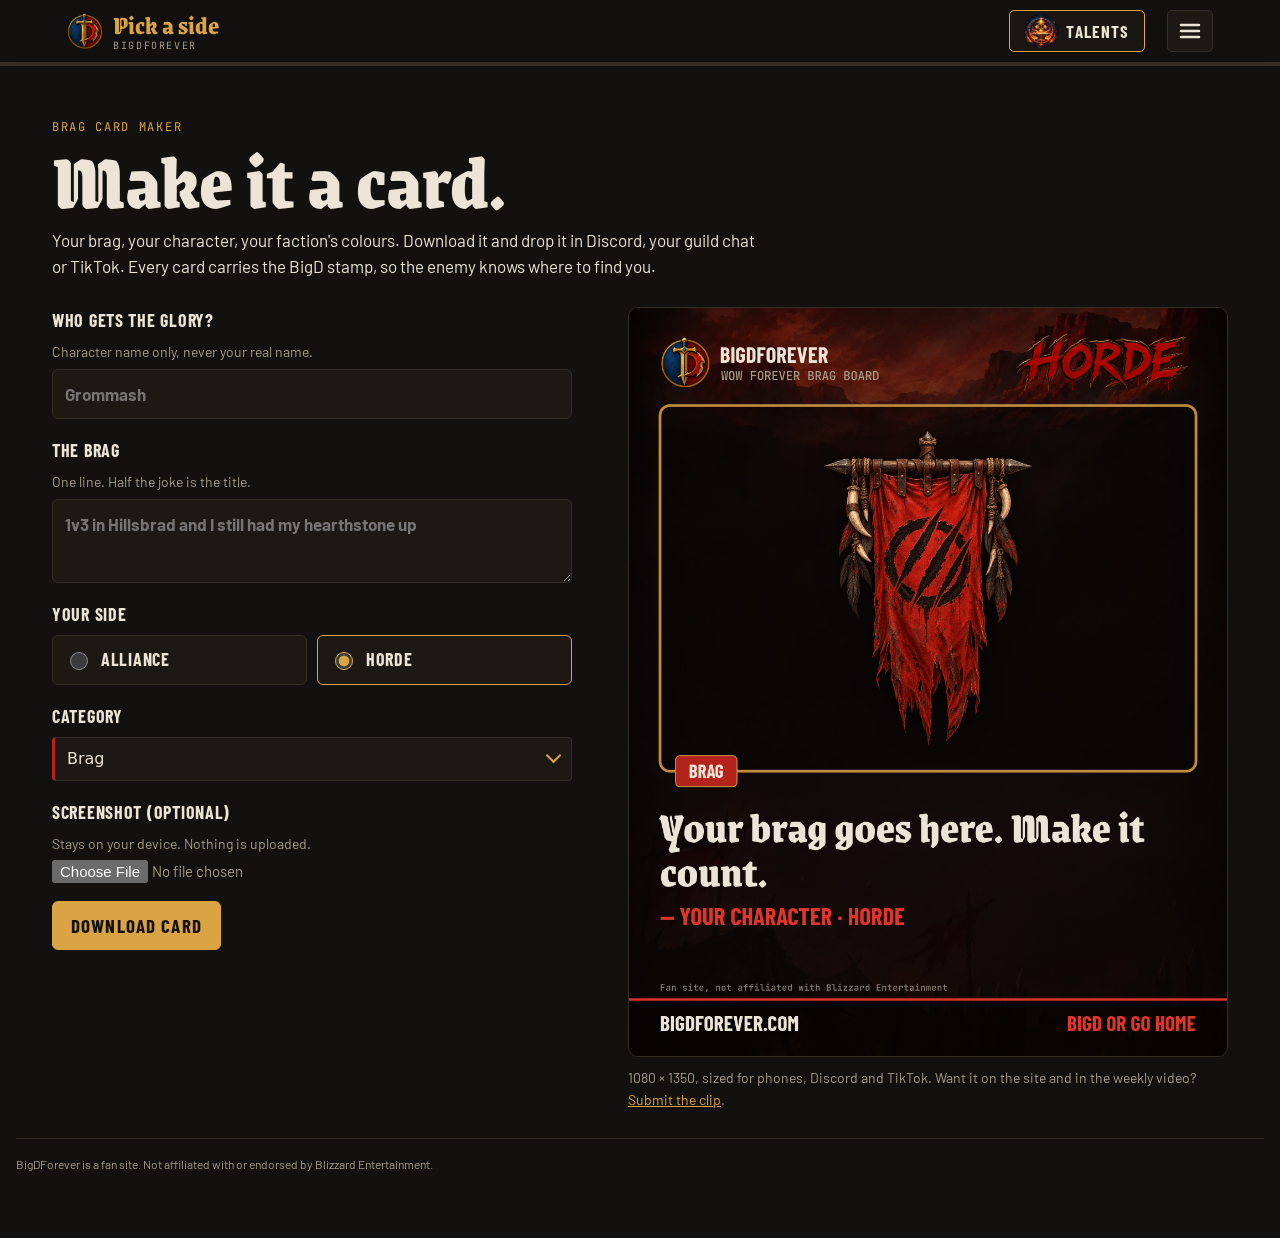
==== commit a08fc21d: "Dropdowns in our design on every page (Vault filters, War Map jump, Brag Maker category): assets/dro" ====
--- a/card.html
+++ b/card.html
@@ -56,6 +56,7 @@
 @media (max-width:820px){.bench{grid-template-columns:1fr}.preview{position:static;order:-1}}
 </style>
 <link rel="stylesheet" href="assets/faction.css?v=20261119a"><script src="assets/v11/v11-flags.js?v=20261111a"></script><link rel="stylesheet" href="assets/v11/v11.css?v=20261111a"><link rel="stylesheet" href="assets/v11/fx11.css?v=20261111a"><script src="assets/v11/v11.js?v=20261117d" defer></script><script src="assets/v11/fx11.js?v=20261111a" defer></script><link rel="stylesheet" href="assets/v11/pages11.css?v=20261111a"><script src="assets/v11/pages11.js?v=20261111a" defer></script><script src="assets/faction.js?v=20261119a"></script>
+<script src="assets/dropdown.js?v=20261119a" defer></script>
 </head>
 <body>
 <header class="top"><a class="brand" href="./"><img src="emblem.jpg" alt="">Big<span>D</span>Forever</a><a class="back" href="./">Back to the war</a></header>
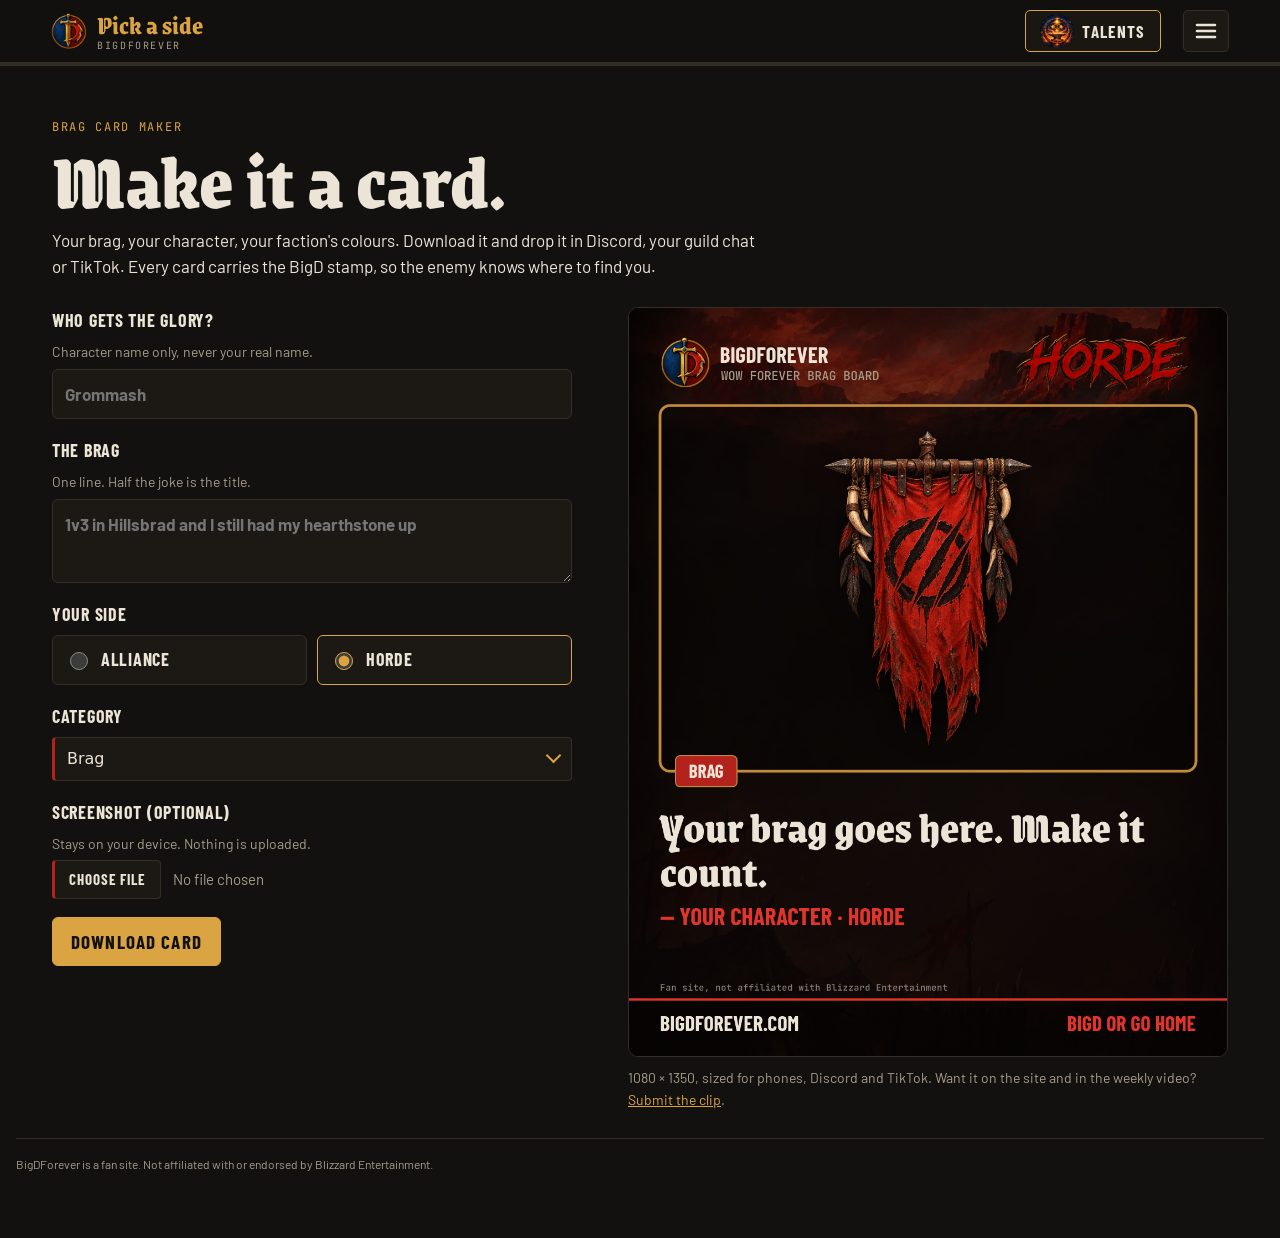
==== commit 1265bb0e: "Site audit 19 Nov: subpage header matches home (Talents no longer covers the logo text on phones), v" ====
--- a/card.html
+++ b/card.html
@@ -45,6 +45,9 @@
 .side input{accent-color:var(--gold);width:18px;height:18px}
 .side label:has(input:checked){border-color:var(--gold)}
 .file{font-family:var(--body);font-size:15px;text-transform:none;letter-spacing:0;color:var(--muted)}
+/* file picker button in our style, not the grey phone default (19 Nov audit) */
+.file::file-selector-button,.file::-webkit-file-upload-button{font:700 15px/1 var(--cond,sans-serif);letter-spacing:.06em;text-transform:uppercase;color:var(--paper);background:var(--panel,#1c1915);border:1px solid var(--line,#3a3128);border-left:3px solid var(--side,#b3231b);border-radius:4px;padding:11px 14px;margin-right:12px;cursor:pointer}
+.file::file-selector-button:hover{border-color:var(--side,#b3231b)}
 .btns{display:flex;flex-wrap:wrap;gap:10px}
 button{font-family:var(--cond);font-weight:700;font-size:19px;letter-spacing:.06em;text-transform:uppercase;border-radius:6px;padding:12px 18px;cursor:pointer;border:1px solid var(--gold);background:var(--gold);color:#13110f}
 button.ghost{background:transparent;color:var(--paper);border-color:var(--line)}
@@ -55,7 +58,7 @@
 footer{color:var(--muted);font-size:14px;border-top:1px solid var(--line);padding-top:16px}
 @media (max-width:820px){.bench{grid-template-columns:1fr}.preview{position:static;order:-1}}
 </style>
-<link rel="stylesheet" href="assets/faction.css?v=20261119a"><script src="assets/v11/v11-flags.js?v=20261111a"></script><link rel="stylesheet" href="assets/v11/v11.css?v=20261111a"><link rel="stylesheet" href="assets/v11/fx11.css?v=20261111a"><script src="assets/v11/v11.js?v=20261117d" defer></script><script src="assets/v11/fx11.js?v=20261111a" defer></script><link rel="stylesheet" href="assets/v11/pages11.css?v=20261111a"><script src="assets/v11/pages11.js?v=20261111a" defer></script><script src="assets/faction.js?v=20261119a"></script>
+<link rel="stylesheet" href="assets/faction.css?v=20261119a"><script src="assets/v11/v11-flags.js?v=20261111a"></script><link rel="stylesheet" href="assets/v11/v11.css?v=20261119b"><link rel="stylesheet" href="assets/v11/fx11.css?v=20261111a"><script src="assets/v11/v11.js?v=20261119b" defer></script><script src="assets/v11/fx11.js?v=20261111a" defer></script><link rel="stylesheet" href="assets/v11/pages11.css?v=20261111a"><script src="assets/v11/pages11.js?v=20261111a" defer></script><script src="assets/faction.js?v=20261119a"></script>
 <script src="assets/dropdown.js?v=20261119a" defer></script>
 </head>
 <body>
--- a/assets/v11/v11.css
+++ b/assets/v11/v11.css
@@ -17,6 +17,7 @@
 html.v11-header body{overflow-x:clip}
 html.v11-header header.top, html.v11-header header.fx-head{max-width:none!important;margin:0!important;border-bottom:0!important;
   padding-inline:max(16px, calc((100vw - var(--v11w)) / 2))!important;padding-block:10px!important}
+html.v11-header body > header.top, html.v11-header body > header.fx-head{margin-inline:calc(50% - 50vw)!important}
 html.v11-header header.fx-head > .wrap{max-width:none!important;padding:0!important;margin:0!important;width:100%}
 html.v11-header .fx-burger{margin-right:0!important}
 html.v11-header .fx-talents{margin-left:auto}
